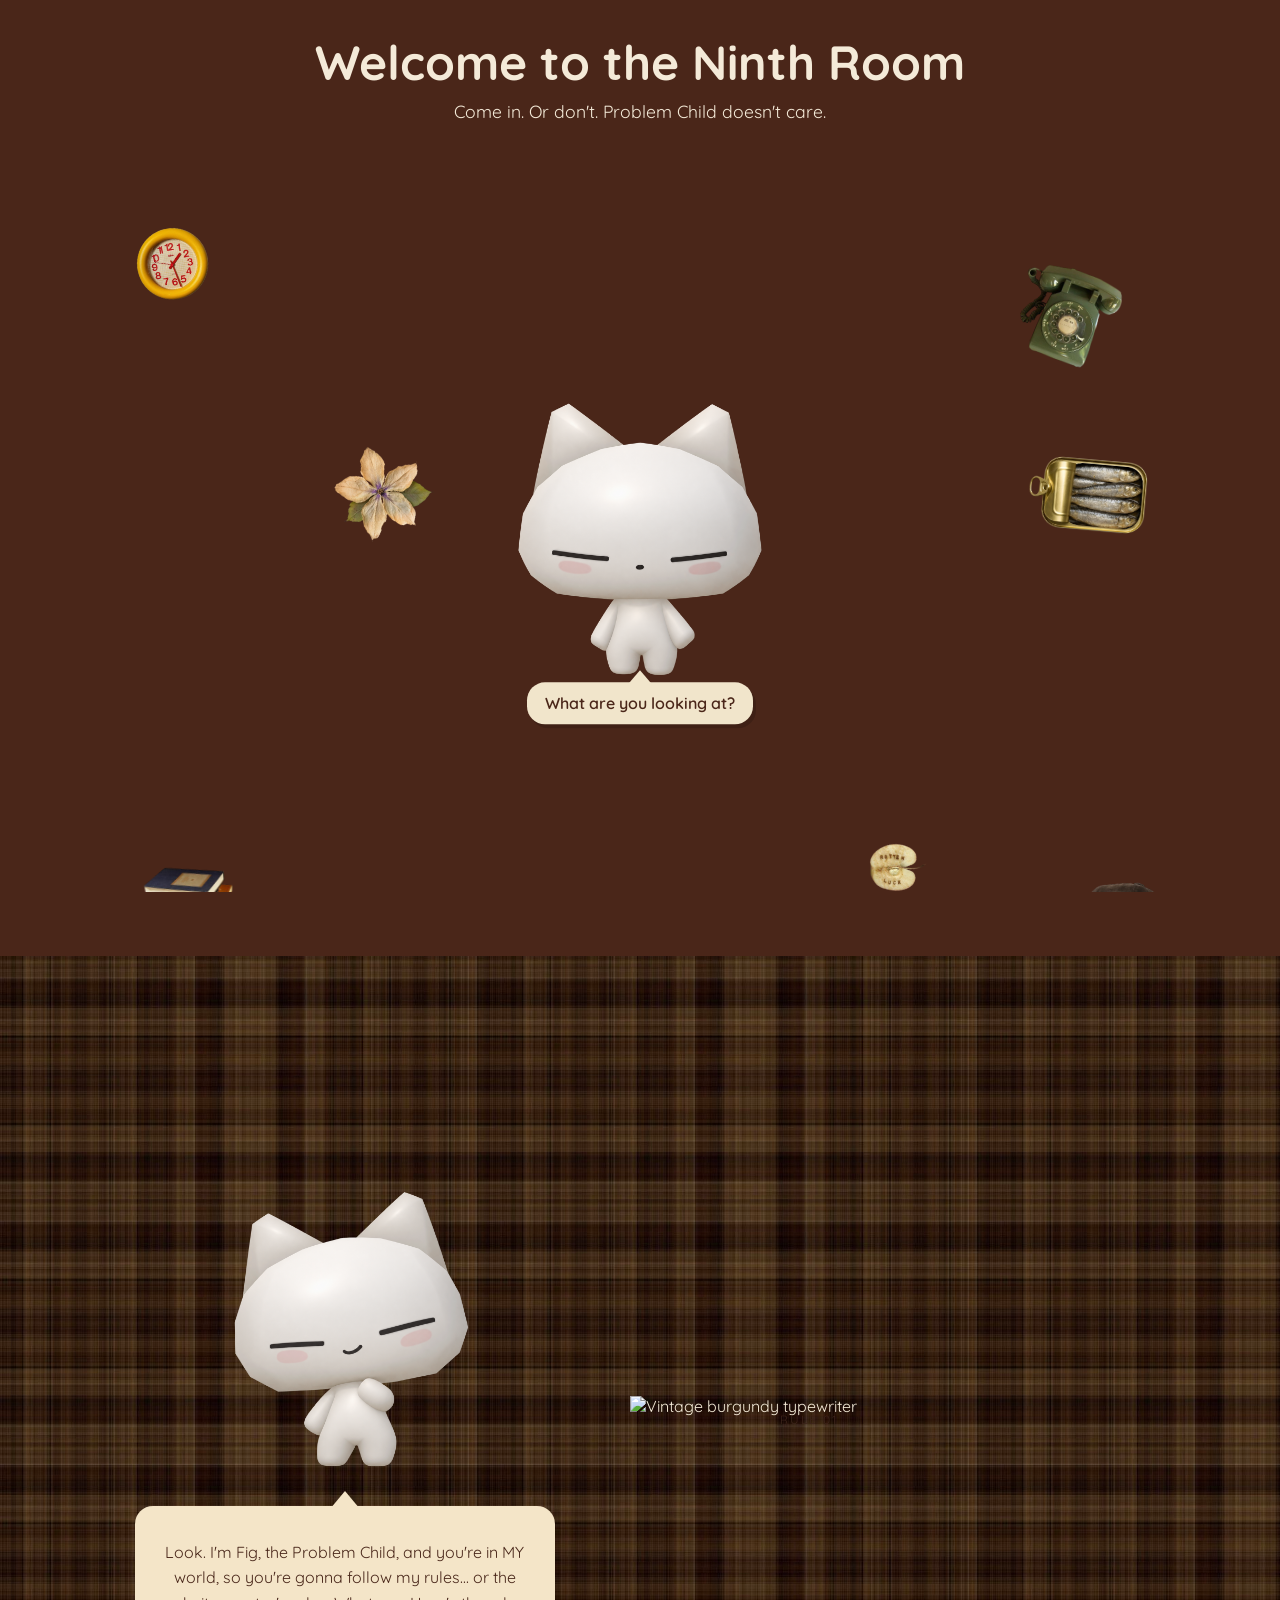
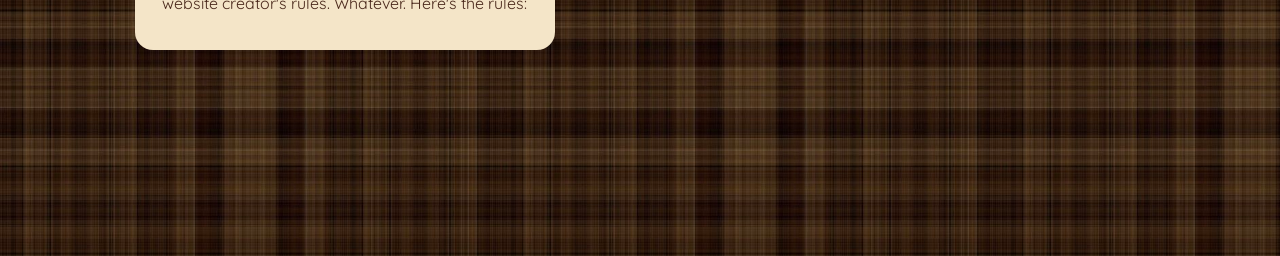
==== index.html @ 57c3a59c "I forgot to add all this to my repo or even make a repo when I was making codes. sorry" ====
<!DOCTYPE html>
<html lang="en">

<head>
    <meta charset="UTF-8">
    <meta name="viewport" content="width=device-width, initial-scale=1.0">

    <title>The Ninth Room</title>

    <link rel="stylesheet" href="style.css">
</head>


<body>

    <!-- ===================================== -->
    <!-- FIRST SCREEN: THE NINTH ROOM          -->
    <!-- ===================================== -->

    <header>
        <h1>Welcome to the Ninth Room</h1>
        <p>Come in. Or don't. Problem Child doesn't care.</p>
    </header>


    <main>

        <section class="room">


            <!-- CLOCK -->

            <div class="object-wrapper clock">

                <img
                    src="images/Clock.png"
                    class="room-object"
                    alt="Yellow vintage clock"
                    draggable="false">

                <div class="object-info">
                    A yellow vintage clock.<br>
                    It still works. Probably.
                </div>

            </div>



            <!-- TELEPHONE -->

            <div class="object-wrapper phone">

                <img
                    src="images/Telephone.png"
                    class="room-object"
                    alt="Green rotary telephone"
                    draggable="false">

                <div class="object-info">
                    An old rotary telephone.<br>
                    Nobody has called.
                </div>

            </div>



            <!-- BOOKS -->

            <div class="object-wrapper books" id="books-link">

    <img
        src="images/Books.png"
        class="room-object"
        alt="Stack of old books"
        draggable="false">

    <div class="object-info">
        Fig's Journal<br>
        Click to snoop.
    </div>

</div>



            <!-- DRIED FLOWER -->

            <div class="object-wrapper flower">

                <img
                    src="images/Dried-flower.png"
                    class="room-object"
                    alt="Dried flower"
                    draggable="false">

                <div class="object-info">
                    A dried flower.<br>
                    It used to be prettier.
                </div>

            </div>



            <!-- ROTTEN LUCK -->

            <div class="object-wrapper apple">

                <img
                    src="images/Rotten-Luck.png"
                    class="room-object"
                    alt="Apple with Rotten Luck written inside"
                    draggable="false">

                <div class="object-info">
                    Rotten Luck.<br>
                    Don't eat it.
                </div>

            </div>



            <!-- SARDINES -->

            <div class="object-wrapper fish">

                <img
                    src="images/Sardines.png"
                    class="room-object"
                    alt="Tin of sardines"
                    draggable="false">

                <div class="object-info">
                    A tin of sardines.<br>
                    Fig claims these.
                </div>

            </div>



            <!-- HAT -->

            <div class="object-wrapper hat">

                <img
                    src="images/Hat.png"
                    class="room-object"
                    alt="Brown vintage hat"
                    draggable="false">

                <div class="object-info">
                    An old brown hat.<br>
                    Surprisingly dramatic.
                </div>

            </div>



            <!-- FIG -->

            <div class="problem-child">

                <img
                    src="cat-images/cat-neutral.png"
                    id="problem-child"
                    alt="Fig the Problem Child"
                    draggable="false">

                <div class="cat-message">

                    <p id="cat-text">
                        What are you looking at?
                    </p>

                </div>

            </div>


        </section>



        <!-- ===================================== -->
        <!-- SECOND SCREEN: FIG'S RULES            -->
        <!-- YOU REACH THIS BY SCROLLING DOWN      -->
        <!-- ===================================== -->

        <section class="fig-rules">


            <!-- FIG -->

            <div class="rules-intro">

                <div class="rules-fig">

                    <img
                        src="cat-images/cat-smug-3.png"
                        id="rules-cat"
                        alt="Fig the Problem Child">

                </div>


                <div class="rules-speech">

                    <p>
                        Look. I'm Fig, the Problem Child, and you're in MY world,
                        so you're gonna follow my rules... or the website creator's
                        rules. Whatever. Here's the rules:
                    </p>

                </div>

            </div>



            <!-- TYPEWRITER -->

            <div class="typewriter-area">

                <img
                    src="images/Typewriter.png"
                    class="typewriter"
                    alt="Vintage burgundy typewriter">


                <!-- TEXT ON THE PAPER -->

                <div class="typewriter-paper">

                    <p
                        class="rule-number"
                        id="rule-number">
                        RULE 01
                    </p>


                    <h2 id="rule-title">
                        Touch my stuff if you want.
                    </h2>


                    <p id="rule-description">
                        Click things. Drag things. Hover over things.
                        That's why they're there.
                    </p>


                    <button id="next-rule">
                        NEXT →
                    </button>

                </div>

            </div>


        </section>

    </main>



    <script>

        /* ================================= */
        /* FIG IN THE FIRST ROOM             */
        /* ================================= */


        const cat =
            document.getElementById("problem-child");

        const catText =
            document.getElementById("cat-text");


        const expressions = [

            "cat-images/cat-neutral.png",

            "cat-images/cat-smug-3.png",

            "cat-images/cat-surprised.png",

            "cat-images/cat-shy.png",

            "cat-images/cat-annoyed.png"

        ];


        const messages = [

            "What are you looking at?",

            "Obviously I run this place.",

            "Excuse me?!",

            "Stop staring at me.",

            "You're getting on my nerves."

        ];


        let expression = 0;


        cat.addEventListener(
            "click",

            function () {

                expression++;


                if (expression >= expressions.length) {

                    expression = 0;

                }


                cat.src =
                    expressions[expression];


                catText.textContent =
                    messages[expression];

            }
        );



        /* ================================= */
        /* FIG REACTS TO OBJECTS             */
        /* ================================= */


        const reactions = {


            clock: {

                face:
                    "cat-images/cat-annoyed.png",

                message:
                    "Yes. Time is passing. Thank you for noticing."

            },


            phone: {

                face:
                    "cat-images/cat-surprised.png",

                message:
                    "Don't answer that."

            },


            books: {

                face:
                    "cat-images/cat-smug-3.png",

                message:
                    "I have read all of those. Obviously."

            },


            flower: {

                face:
                    "cat-images/cat-shy.png",

                message:
                    "...I was keeping that."

            },


            apple: {

                face:
                    "cat-images/cat-annoyed.png",

                message:
                    "It literally says Rotten Luck. Use your brain."

            },


            fish: {

                face:
                    "cat-images/cat-surprised.png",

                message:
                    "HEY. Put my sardines back."

            },


            hat: {

                face:
                    "cat-images/cat-smug-3.png",

                message:
                    "Fine. I would look good in it."

            }

        };



        /* ================================= */
        /* DRAGGABLE OBJECTS                 */
        /* ================================= */


        const room =
            document.querySelector(".room");


        const wrappers =
            document.querySelectorAll(".object-wrapper");



        wrappers.forEach(

            function (wrapper) {


                const object =
                    wrapper.querySelector(".room-object");



                object.addEventListener(

                    "mousedown",

                    function (event) {


                        event.preventDefault();



                        /* ------------------------- */
                        /* FIND THE OBJECT            */
                        /* ------------------------- */


                        let objectName = "";


                        if (
                            wrapper.classList.contains("clock")
                        ) {

                            objectName = "clock";

                        }


                        if (
                            wrapper.classList.contains("phone")
                        ) {

                            objectName = "phone";

                        }


                        if (
                            wrapper.classList.contains("books")
                        ) {

                            objectName = "books";

                        }


                        if (
                            wrapper.classList.contains("flower")
                        ) {

                            objectName = "flower";

                        }


                        if (
                            wrapper.classList.contains("apple")
                        ) {

                            objectName = "apple";

                        }


                        if (
                            wrapper.classList.contains("fish")
                        ) {

                            objectName = "fish";

                        }


                        if (
                            wrapper.classList.contains("hat")
                        ) {

                            objectName = "hat";

                        }



                        /* ------------------------- */
                        /* FIG REACTS                */
                        /* ------------------------- */


                        if (reactions[objectName]) {


                            cat.src =
                                reactions[objectName].face;


                            catText.textContent =
                                reactions[objectName].message;

                        }



                        /* ------------------------- */
                        /* START DRAGGING             */
                        /* ------------------------- */


                        const roomBox =
                            room.getBoundingClientRect();


                        const wrapperBox =
                            wrapper.getBoundingClientRect();



                        const offsetX =
                            event.clientX -
                            wrapperBox.left;


                        const offsetY =
                            event.clientY -
                            wrapperBox.top;



                        wrapper.style.zIndex = "20";



                        function moveObject(event) {


                            let newX =

                                event.clientX -

                                roomBox.left -

                                offsetX;



                            let newY =

                                event.clientY -

                                roomBox.top -

                                offsetY;



                            const maxX =

                                room.clientWidth -

                                wrapper.offsetWidth;



                            const maxY =

                                room.clientHeight -

                                wrapper.offsetHeight;



                            if (newX < 0) {

                                newX = 0;

                            }


                            if (newY < 0) {

                                newY = 0;

                            }


                            if (newX > maxX) {

                                newX = maxX;

                            }


                            if (newY > maxY) {

                                newY = maxY;

                            }



                            wrapper.style.left =
                                newX + "px";


                            wrapper.style.top =
                                newY + "px";


                            wrapper.style.right =
                                "auto";


                            wrapper.style.bottom =
                                "auto";

                        }



                        function stopDragging() {


                            document.removeEventListener(

                                "mousemove",

                                moveObject

                            );


                            document.removeEventListener(

                                "mouseup",

                                stopDragging

                            );


                            wrapper.style.zIndex = "";

                        }



                        document.addEventListener(

                            "mousemove",

                            moveObject

                        );


                        document.addEventListener(

                            "mouseup",

                            stopDragging

                        );

                    }

                );

            }

        );



        /* ================================= */
        /* FIG'S TYPEWRITER RULES            */
        /* ================================= */


        const ruleNumber =
            document.getElementById("rule-number");


        const ruleTitle =
            document.getElementById("rule-title");


        const ruleDescription =
            document.getElementById(
                "rule-description"
            );


        const nextRule =
            document.getElementById("next-rule");


        const rulesCat =
            document.getElementById("rules-cat");



        const rules = [


            {

                number:
                    "RULE 01",

                title:
                    "Touch my stuff if you want.",

                description:
                    "Click things. Drag things. Hover over things. That's why they're there.",

                face:
                    "cat-images/cat-smug-3.png"

            },


            {

                number:
                    "RULE 02",

                title:
                    "Some things lead somewhere else.",

                description:
                    "Click an object and it might take you somewhere. Try not to get lost.",

                face:
                    "cat-images/cat-neutral.png"

            },


            {

                number:
                    "RULE 03",

                title:
                    "Don't expect everything to make sense.",

                description:
                    "This is the Ninth Room. Things are here because they're here.",

                face:
                    "cat-images/cat-annoyed.png"

            },


            {

                number:
                    "RULE 04",

                title:
                    "Yes, I react to things.",

                description:
                    "I'm literally standing right here. Obviously I have opinions.",

                face:
                    "cat-images/cat-surprised.png"

            },


            {

                number:
                    "RULE 05",

                title:
                    "Explore.",

                description:
                    "That's basically the whole point. Stop waiting for me to tell you what to do.",

                face:
                    "cat-images/cat-smug-3.png"

            }

        ];



        let currentRule = 0;



        nextRule.addEventListener(

            "click",

            function () {


                currentRule++;



                if (
                    currentRule >= rules.length
                ) {

                    currentRule = 0;

                }



                ruleNumber.textContent =
                    rules[currentRule].number;


                ruleTitle.textContent =
                    rules[currentRule].title;


                ruleDescription.textContent =
                    rules[currentRule].description;


                rulesCat.src =
                    rules[currentRule].face;



                if (
                    currentRule ===
                    rules.length - 1
                ) {

                    nextRule.textContent =
                        "START OVER ↺";

                }

                else {

                    nextRule.textContent =
                        "NEXT →";

                }

            }

        );

       const booksLink = document.getElementById("books-link");

let booksStartX = 0;
let booksStartY = 0;
let booksMoved = false;


booksLink.addEventListener("pointerdown", function (event) {

    booksStartX = event.clientX;
    booksStartY = event.clientY;

    booksMoved = false;

});


booksLink.addEventListener("pointermove", function (event) {

    const distanceX =
        Math.abs(event.clientX - booksStartX);

    const distanceY =
        Math.abs(event.clientY - booksStartY);


    if (distanceX > 8 || distanceY > 8) {
        booksMoved = true;
    }

});


booksLink.addEventListener("pointerup", function () {

    if (!booksMoved) {
        window.location.href = "journal.html";
    }

});


    </script>


</body>

</html>
---- style.css ----
@import url('https://fonts.googleapis.com/css2?family=Quicksand:wght@400;500;600;700&display=swap');

* {
    box-sizing: border-box;
}

body {
    margin: 0;
    background-color: #4a2619;
    color: #f4ead8;
    font-family: "Quicksand", sans-serif;
}


/* HEADER */

header {
    text-align: center;
    padding: 2rem 1rem 1rem;
}

header h1 {
    margin: 0;
    font-size: 3rem;
    font-weight: 700;
}

header p {
    margin-top: 0.5rem;
    font-size: 1.1rem;
}


/* ROOM */

.room {
    width: 92%;
    max-width: 1200px;
    min-height: 720px;

    margin: 1rem auto 4rem;

    position: relative;

    background-color: #4a2619;

    overflow: hidden;
}


/* ALL OBJECTS */

.room-object {
    position: absolute;
    object-fit: contain;
}


/* CLOCK */

.clock {
    width: 150px;
    top: 40px;
    left: 5%;
    transform: rotate(-8deg);
}


/* PHONE */

.phone {
    width: 145px;
    top: 70px;
    right: 7%;
    transform: rotate(7deg);
}


/* BOOKS */

.books {
    width: 180px;
    bottom: 55px;
    left: 5%;
    transform: rotate(-3deg);
}


/* FLOWER */

.flower {
    width: 130px;
    top: 260px;
    left: 22%;
    transform: rotate(-12deg);
}


/* APPLE */

.apple {
    width: 115px;
    bottom: 80px;
    right: 23%;
    transform: rotate(9deg);
}


/* FISH */

.fish {
    width: 175px;
    top: 275px;
    right: 5%;
    transform: rotate(5deg);
}


/* HAT */

.hat {
    width: 160px;
    bottom: 40px;
    right: 4%;
    transform: rotate(-7deg);
}


/* ---------------- */
/*   PROBLEM CHILD  */
/* ---------------- */

.problem-child {
    position: absolute;

    left: 50%;
    top: 52%;

    transform: translate(-50%, -50%);

    width: 330px;

    text-align: center;

    z-index: 10;
}


/* CAT */

#problem-child {
    display: block;

    width: 100%;
    max-height: 390px;

    object-fit: contain;

    cursor: pointer;

    transition:
        transform 0.2s ease,
        filter 0.2s ease;
}


#problem-child:hover {
    transform: scale(1.03);
    filter: drop-shadow(0 8px 8px rgba(0, 0, 0, 0.25));
}


#problem-child:active {
    transform: scale(0.98);
}


/* CAT SPEECH */

.cat-message {
    width: fit-content;
    max-width: 270px;

    margin: -15px auto 0;

    padding: 0.7rem 1.1rem;

    background-color: #f1e5cb;
    color: #4a2619;

    border-radius: 18px;

    position: relative;

    font-weight: 600;

    box-shadow: 3px 4px 0 rgba(0, 0, 0, 0.15);
}


.cat-message p {
    margin: 0;
}


/* little speech bubble point */

.cat-message::before {
    content: "";

    position: absolute;

    top: -12px;
    left: 50%;

    transform: translateX(-50%);

    border-left: 12px solid transparent;
    border-right: 12px solid transparent;
    border-bottom: 14px solid #f1e5cb;
}


/* RESPONSIVE */

@media (max-width: 800px) {

    header h1 {
        font-size: 2.3rem;
    }

    .room {
        min-height: 800px;
    }

    .problem-child {
        width: 260px;
    }

    .room-object {
        transform: scale(0.85);
    }

}

.room-object {
    cursor: grab;
    user-select: none;
}

.room-object:active {
    cursor: grabbing;
}

/* -------------------------------- */
/* INTERACTIVE OBJECTS              */
/* -------------------------------- */

.object-wrapper {
    position: absolute;
    cursor: grab;
    user-select: none;
}

.object-wrapper:active {
    cursor: grabbing;
}


/* keep the image inside its wrapper */

.object-wrapper .room-object {
    width: 100%;
    display: block;
}


/* -------------------------------- */
/* HOVER INFORMATION                */
/* -------------------------------- */

.object-info {
    position: absolute;

    left: 50%;
    bottom: 105%;

    transform: translateX(-50%);

    width: 150px;

    padding: 8px 10px;

    background-color: #f4e5c8;
    color: #4a281b;

    font-family: "Quicksand", sans-serif;
    font-size: 13px;
    line-height: 1.3;

    text-align: center;

    border-radius: 10px;

    opacity: 0;
    visibility: hidden;

    transition: opacity 0.2s;

    pointer-events: none;

    z-index: 30;
}


.object-wrapper:hover .object-info {
    opacity: 1;
    visibility: visible;
}


/* -------------------------------- */
/* OBJECT SIZES                     */
/* -------------------------------- */

.clock {
    width: 110px;
}

.phone {
    width: 145px;
}

.books {
    width: 145px;
}

.flower {
    width: 120px;
}

.apple {
    width: 110px;
}

.fish {
    width: 145px;
}

.hat {
    width: 145px;
}

.fig-rules {
    min-height: 100vh;

    background-color: #4b281a;
    background-image: url("images/plaid.jpg");

    /* THIS controls how big the plaid pattern appears */
    background-size: 500px auto;

    background-repeat: repeat;
    background-position: top left;

    display: flex;
    align-items: center;
    justify-content: center;

    gap: 70px;
    padding: 80px 8%;
    box-sizing: border-box;
}


/* FIG SIDE */

.rules-intro {
    width: 40%;
    max-width: 500px;

    display: flex;
    flex-direction: column;
    align-items: center;
}


.rules-fig img {
    width: 330px;
    max-width: 100%;
    display: block;
}


/* FIG SPEECH */

.rules-speech {
    background-color: #f4e5c8;
    color: #4a281b;

    font-family: "Quicksand", sans-serif;

    max-width: 420px;

    padding: 18px 22px;
    margin-top: 15px;

    border-radius: 18px;

    line-height: 1.6;
    text-align: center;

    position: relative;
}


.rules-speech::before {
    content: "";

    position: absolute;

    top: -15px;
    left: 50%;

    transform: translateX(-50%);

    border-left: 15px solid transparent;
    border-right: 15px solid transparent;
    border-bottom: 18px solid #f4e5c8;
}


/* ================================= */
/* TYPEWRITER                        */
/* ================================= */

.typewriter-area {
    width: 520px;
    max-width: 50%;

    position: relative;
}


.typewriter {
    width: 100%;
    display: block;
}


/* TEXT SITTING ON THE PAPER */

.typewriter-paper {
    position: absolute;

    top: 7%;
    left: 26%;

    width: 48%;
    height: 35%;

    color: #3d241b;

    font-family: "Quicksand", sans-serif;

    text-align: left;

    box-sizing: border-box;

    padding: 15px;

    overflow: hidden;
}


.rule-number {
    font-size: 12px;
    letter-spacing: 2px;

    margin: 0 0 8px;
}


.typewriter-paper h2 {
    font-size: 20px;
    line-height: 1.15;

    margin: 0 0 10px;
}


#rule-description {
    font-size: 13px;
    line-height: 1.4;

    margin-bottom: 12px;
}


/* NEXT BUTTON */

#next-rule {
    background: none;
    border: none;

    padding: 0;

    color: #7c1f2b;

    font-family: "Quicksand", sans-serif;
    font-weight: bold;
    font-size: 12px;

    cursor: pointer;
}


#next-rule:hover {
    text-decoration: underline;
}


/* ================================= */
/* SMALLER SCREENS                   */
/* ================================= */

@media (max-width: 800px) {

    
    .rules-intro {
        width: 100%;
    }


    .rules-fig img {
        width: 230px;
    }


    .typewriter-area {
        width: 450px;
        max-width: 100%;
    }

}


/* ================================= */
/* FIG'S JOURNAL                     */
/* ================================= */

.journal-page {
    margin: 0;
    background-image: url("images/plaid.jpg");
    background-size: 500px auto;
    background-repeat: repeat;
    color: #4a281b;
}

.journal-nav {
    height: 55px;
    padding: 0 4%;

    display: flex;
    align-items: center;
    justify-content: space-between;

    background-color: #542b1d;
    color: #f4e5c8;

    font-weight: 700;
}

.journal-nav a {
    color: #f4e5c8;
    text-decoration: none;
}

.journal-nav a:hover {
    text-decoration: underline;
}


/* WHOLE AREA */

.journal-room {
    width: 100%;
    min-height: calc(100vh - 55px);

    position: relative;

    display: flex;
    align-items: center;
    justify-content: center;

    gap: 40px;

    padding: 50px 4%;
}


/* ================================= */
/* FIG                               */
/* ================================= */

.journal-fig {
    width: 280px;
    flex-shrink: 0;

    text-align: center;

    position: relative;
    z-index: 5;
}

#journal-cat {
    width: 250px;
    max-height: 300px;

    display: block;
    object-fit: contain;

    margin: 0 auto;
}

.journal-cat-message {
    width: 280px;

    margin: 20px auto 0;
    padding: 14px 18px;

    background-color: #f4e5c8;

    border-radius: 18px;

    position: relative;

    font-weight: 600;

    box-shadow: 3px 4px 0 rgba(0, 0, 0, 0.15);
}

.journal-cat-message::before {
    content: "";

    position: absolute;

    top: -14px;
    left: 50%;

    transform: translateX(-50%);

    border-left: 14px solid transparent;
    border-right: 14px solid transparent;
    border-bottom: 16px solid #f4e5c8;
}

.journal-cat-message p {
    margin: 0;
}


/* ================================= */
/* OPEN JOURNAL                      */
/* ================================= */

.open-journal {
    width: 800px;
    max-width: 60vw;

    position: relative;

    flex-shrink: 0;

    z-index: 2;
}

.journal-pages {
    width: 100%;
    height: auto;

    display: block;

    object-fit: contain;
}


/* ================================= */
/* JOURNAL TEXT                      */
/* ================================= */

.journal-left-page {
    position: absolute;

    top: 20%;
    left: 12%;

    width: 34%;
    height: 58%;

    color: #4a281b;

    overflow: hidden;
}

.journal-entry-number {
    margin: 0 0 8px;

    font-size: 12px;
    font-weight: 700;

    letter-spacing: 2px;
}

.journal-left-page h1 {
    margin: 0 0 16px;

    font-size: 24px;
    line-height: 1.15;
}

#entry-text {
    font-size: 15px;
    line-height: 1.45;
}

#entry-text p {
    margin: 0 0 15px;
}


/* ================================= */
/* JOURNAL CONTROLS                  */
/* ================================= */

.journal-controls {
    position: absolute;

    left: 12%;
    bottom: 17%;

    width: 76%;

    display: flex;
    justify-content: space-between;

    z-index: 10;
}

.journal-controls button {
    border: 0;
    background: none;

    padding: 5px;

    color: #7c1f2b;

    font-family: "Quicksand", sans-serif;
    font-size: 12px;
    font-weight: 700;

    cursor: pointer;
}

.journal-controls button:hover {
    text-decoration: underline;
}


/* ================================= */
/* FIG'S STUFF                       */
/* ================================= */

.journal-object {
    position: absolute;

    object-fit: contain;

    z-index: 6;

    pointer-events: none;
}

.journal-pen {
    width: 95px;

    top: 8%;
    left: 35%;

    transform: rotate(12deg);
}

.journal-crosswords {
    width: 165px;

    bottom: 6%;
    left: 31%;

    transform: rotate(-9deg);
}

.journal-coffee {
    width: 180px;

    right: 3%;
    bottom: 5%;

    transform: rotate(4deg);
}


/* ================================= */
/* SMALL SCREENS                     */
/* ================================= */

@media (max-width: 900px) {

    .journal-room {
        flex-direction: column;

        min-height: auto;

        padding: 50px 20px;
    }

    .journal-fig {
        width: 260px;
    }

    .open-journal {
        width: 700px;
        max-width: 95vw;
    }

    .journal-object {
        display: none;
    }
}

/* ================================= */
/* JOURNAL INTERACTION FIX           */
/* ================================= */

.journal-object {
    pointer-events: auto;
    cursor: pointer;

    transition:
        filter 0.2s ease;
}

.journal-object:hover {
    filter: drop-shadow(
        0 7px 6px rgba(0, 0, 0, 0.35)
    );
}

.journal-object:active {
    filter: drop-shadow(
        0 3px 3px rgba(0, 0, 0, 0.3)
    );
}
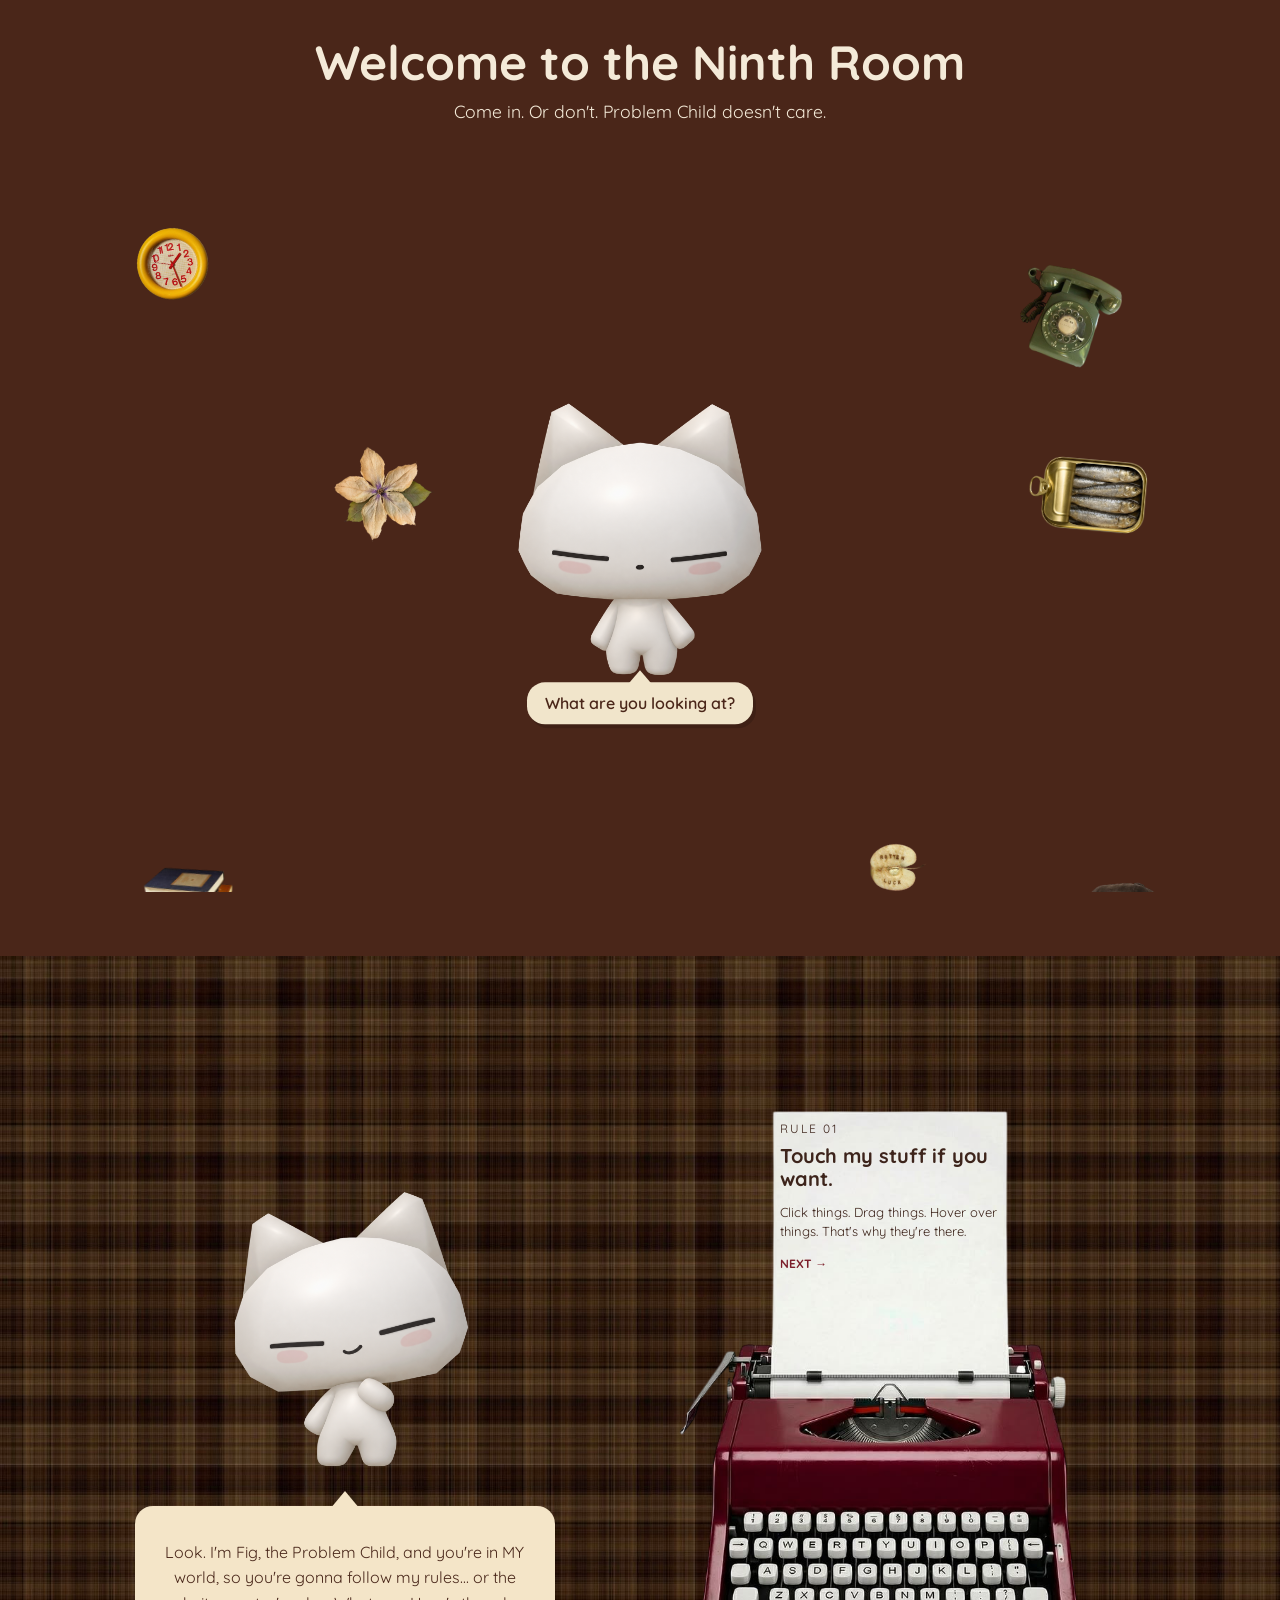
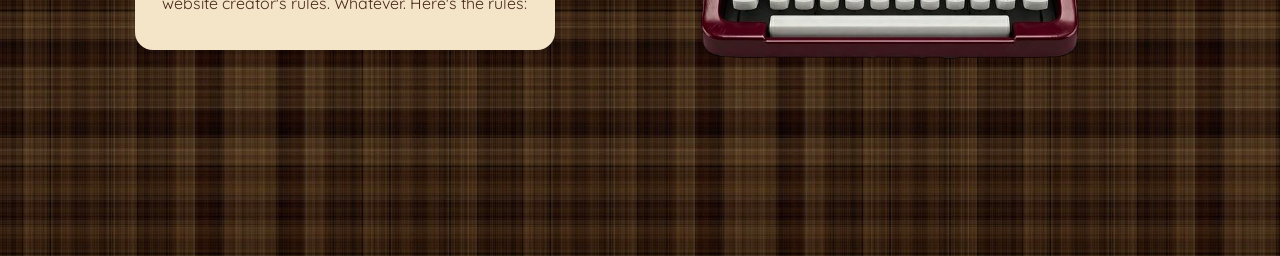
==== commit b0eb10e7: "small fix" ====
--- a/index.html
+++ b/index.html
@@ -222,45 +222,39 @@
 
 
 
-            <!-- TYPEWRITER -->
-
-            <div class="typewriter-area">
-
-                <img
-                    src="images/Typewriter.png"
-                    class="typewriter"
-                    alt="Vintage burgundy typewriter">
-
-
-                <!-- TEXT ON THE PAPER -->
-
-                <div class="typewriter-paper">
-
-                    <p
-                        class="rule-number"
-                        id="rule-number">
-                        RULE 01
-                    </p>
-
-
-                    <h2 id="rule-title">
-                        Touch my stuff if you want.
-                    </h2>
-
-
-                    <p id="rule-description">
-                        Click things. Drag things. Hover over things.
-                        That's why they're there.
-                    </p>
-
-
-                    <button id="next-rule">
-                        NEXT →
-                    </button>
-
-                </div>
-
-            </div>
+           <!-- TYPEWRITER -->
+
+<div class="typewriter-area">
+
+    <img
+        src="images/typewriter.png"
+        class="typewriter"
+        alt="Vintage burgundy typewriter">
+
+    <!-- TEXT ON THE PAPER -->
+
+    <div class="typewriter-paper">
+
+        <p class="rule-number" id="rule-number">
+            RULE 01
+        </p>
+
+        <h2 id="rule-title">
+            Touch my stuff if you want.
+        </h2>
+
+        <p id="rule-description">
+            Click things. Drag things. Hover over things.
+            That's why they're there.
+        </p>
+
+        <button id="next-rule">
+            NEXT →
+        </button>
+
+    </div>
+
+</div>
 
 
         </section>
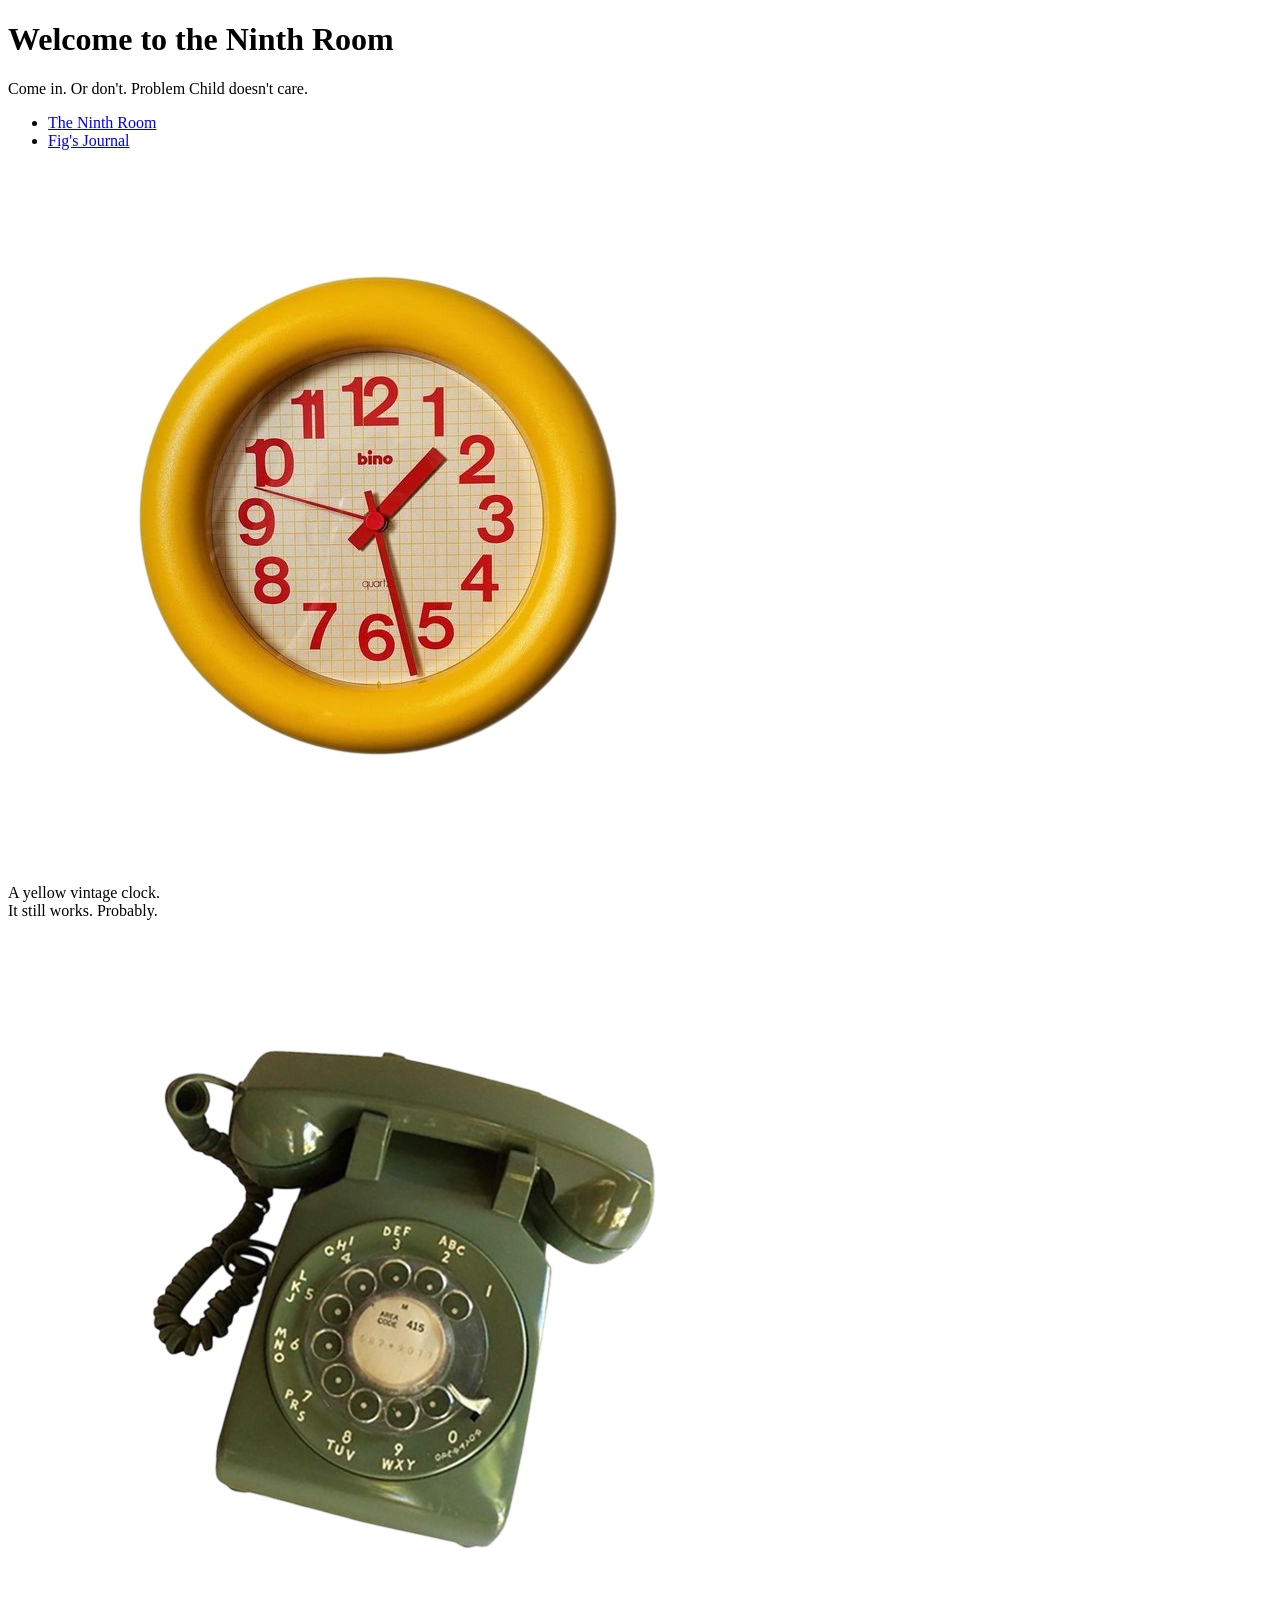
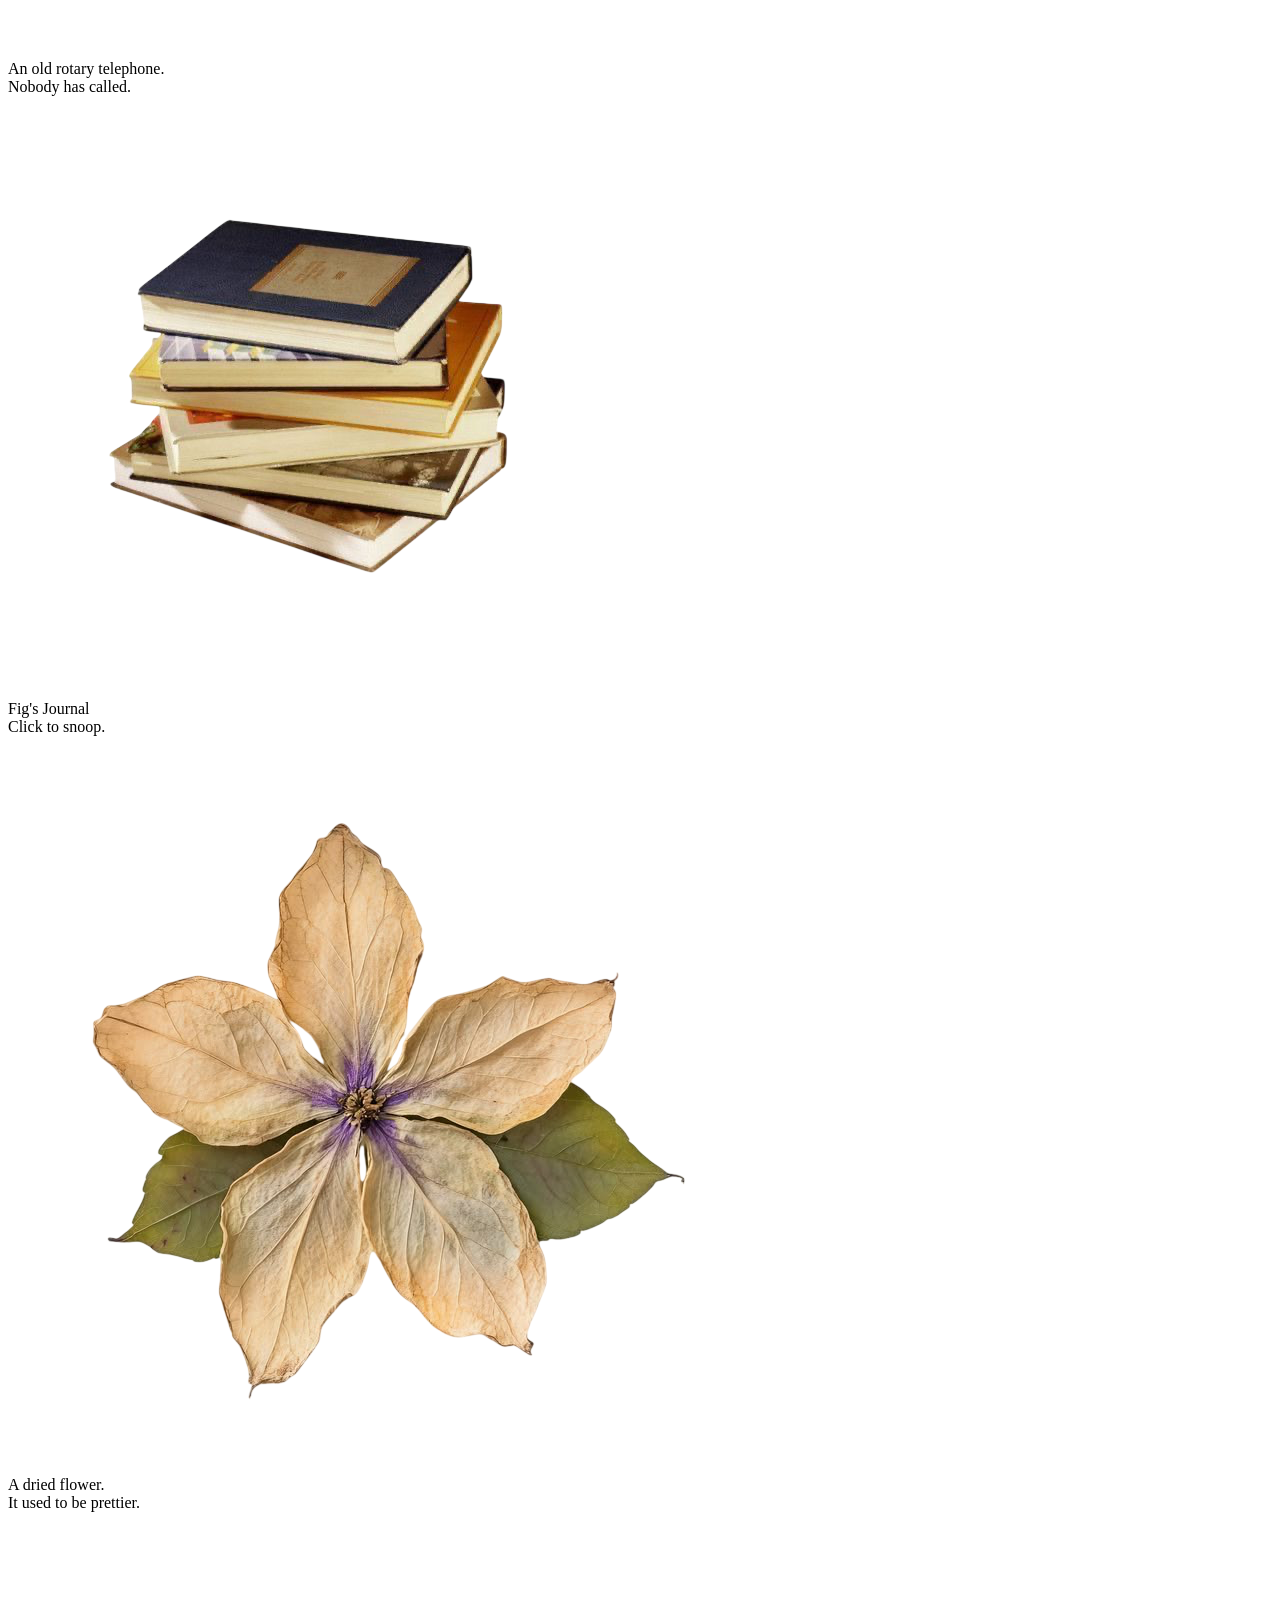
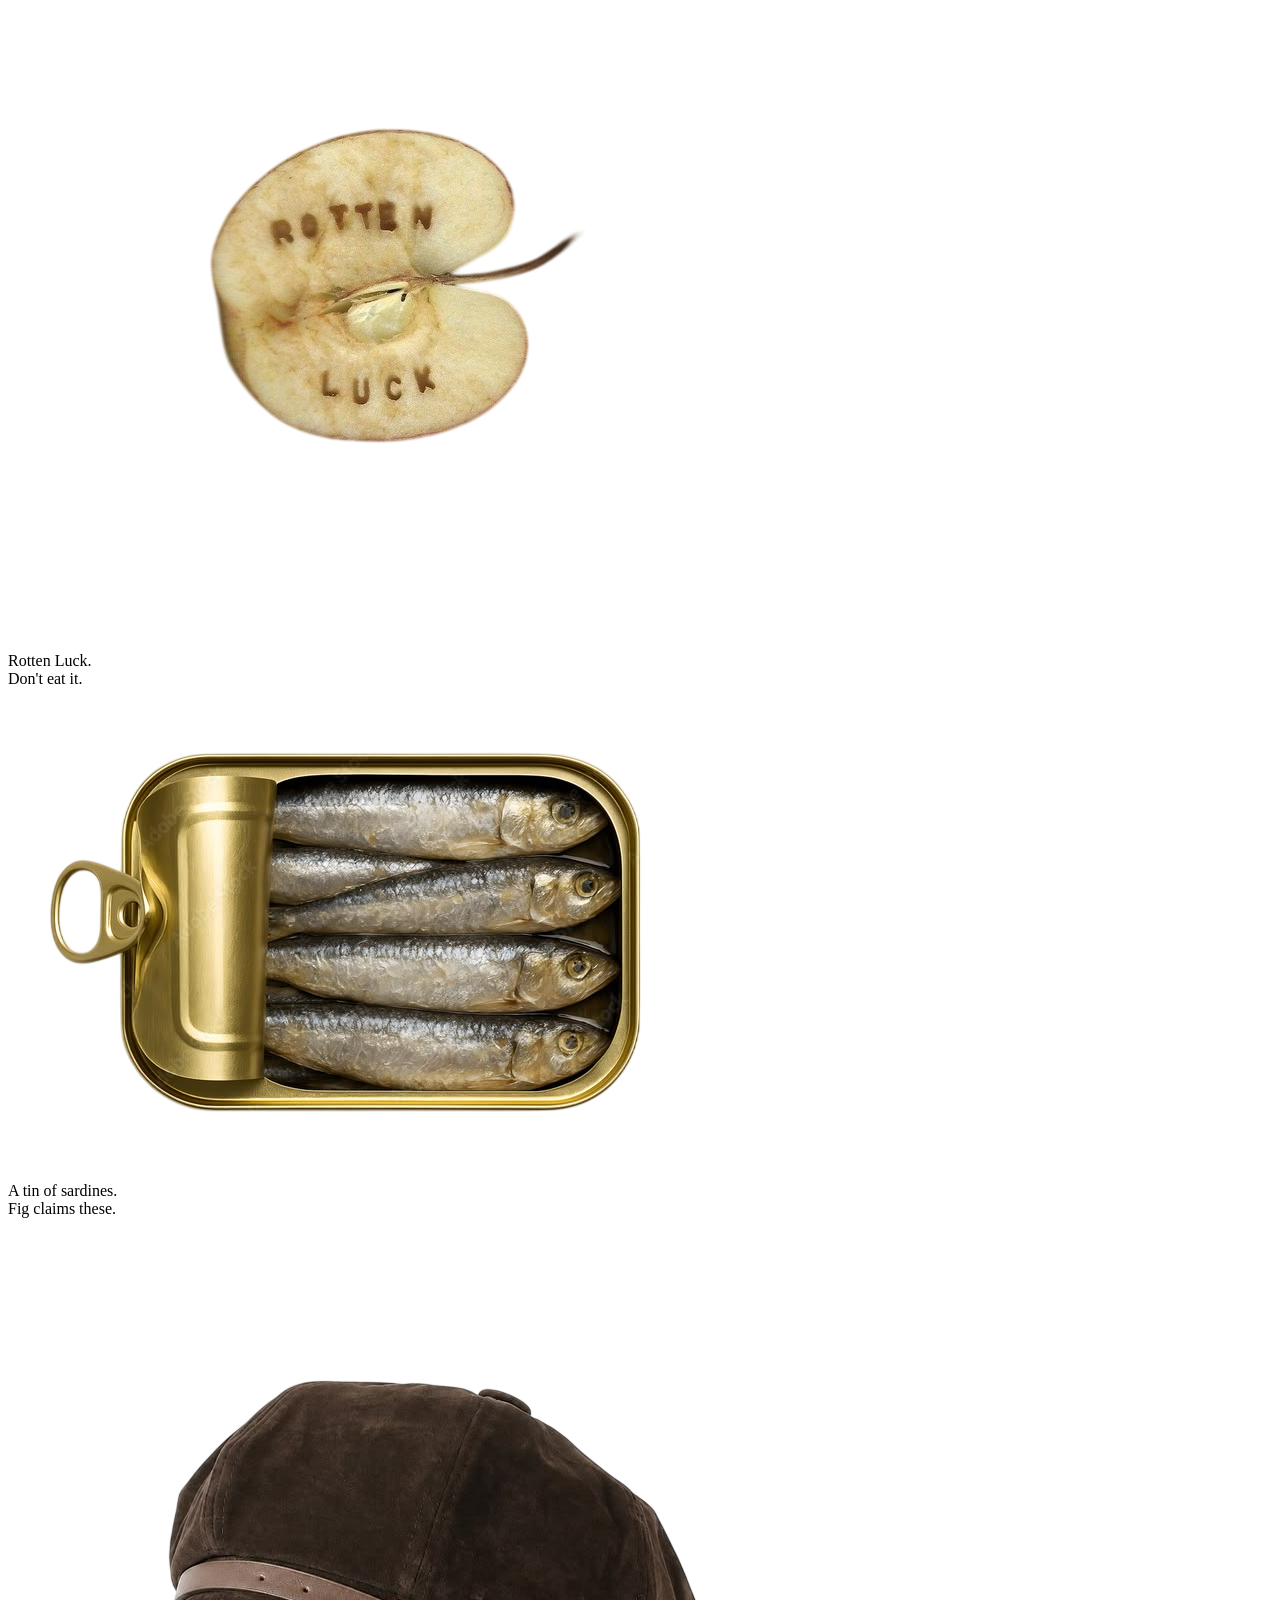
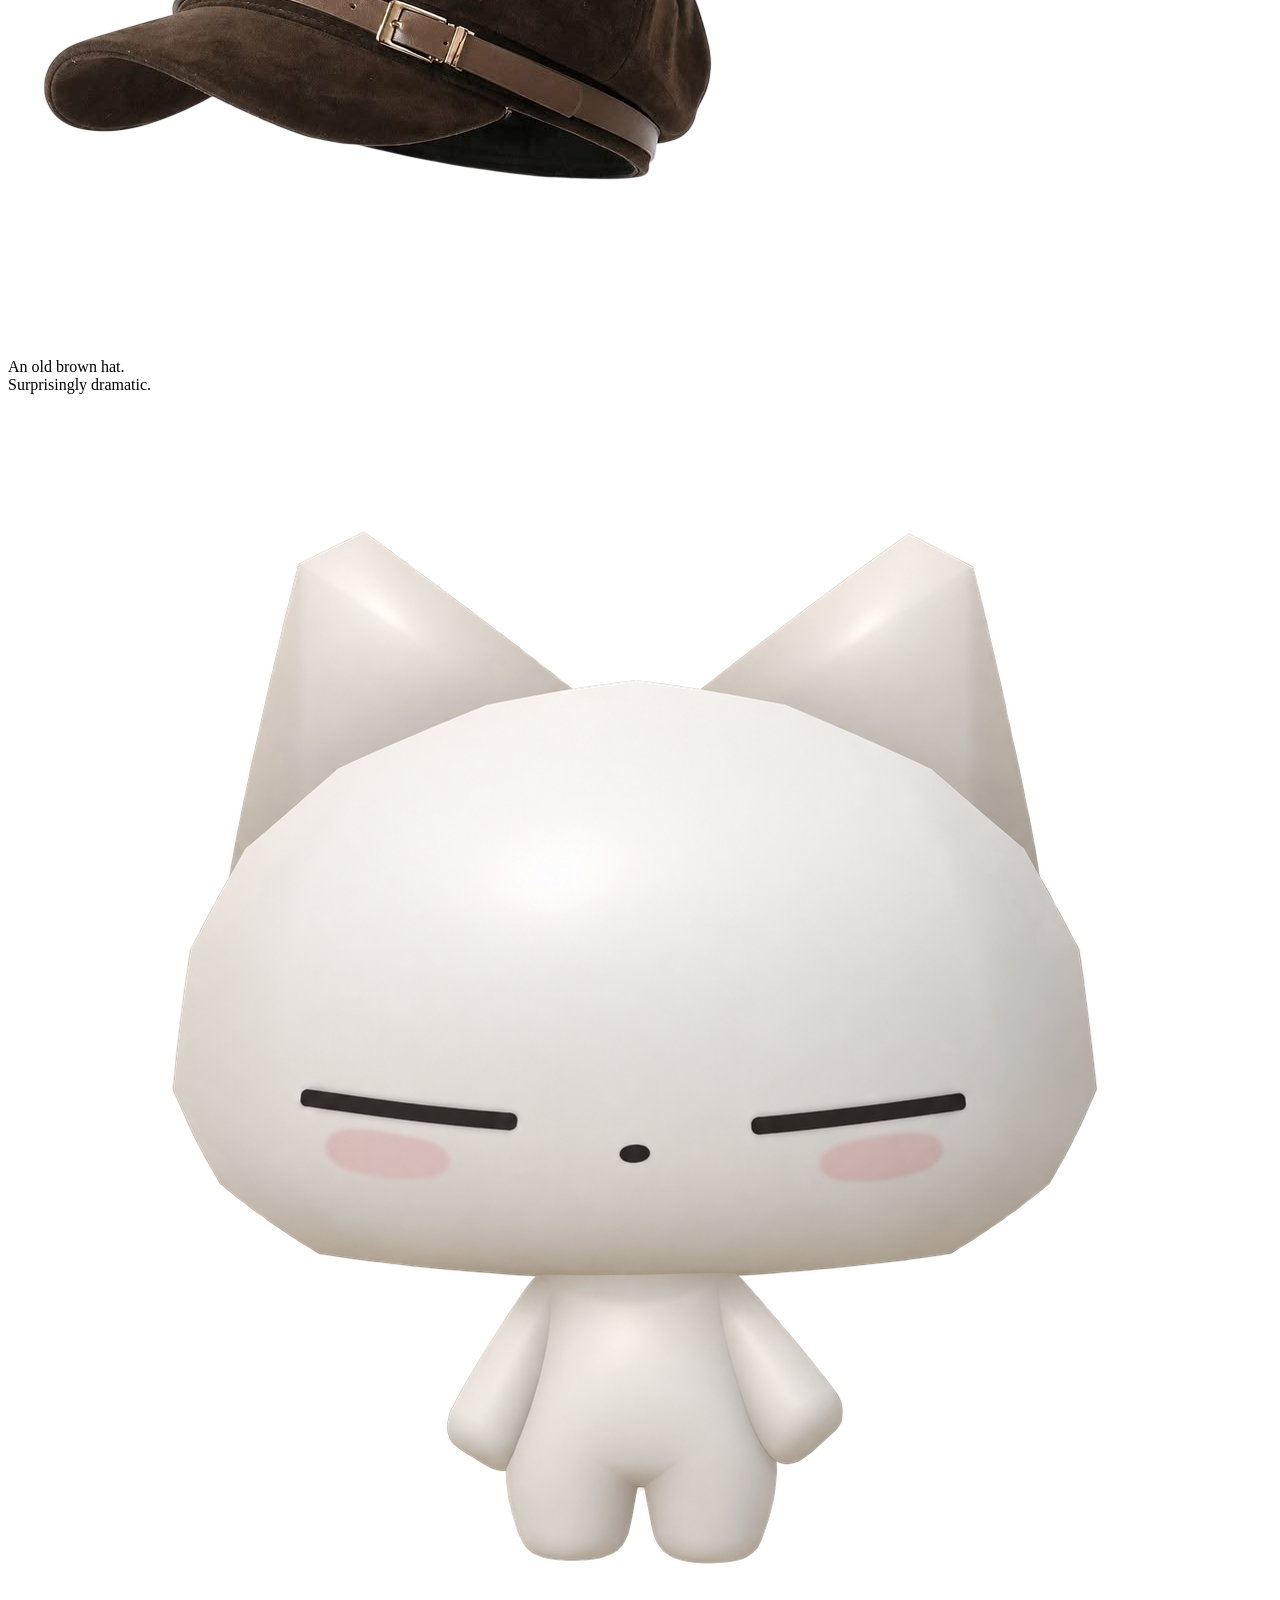
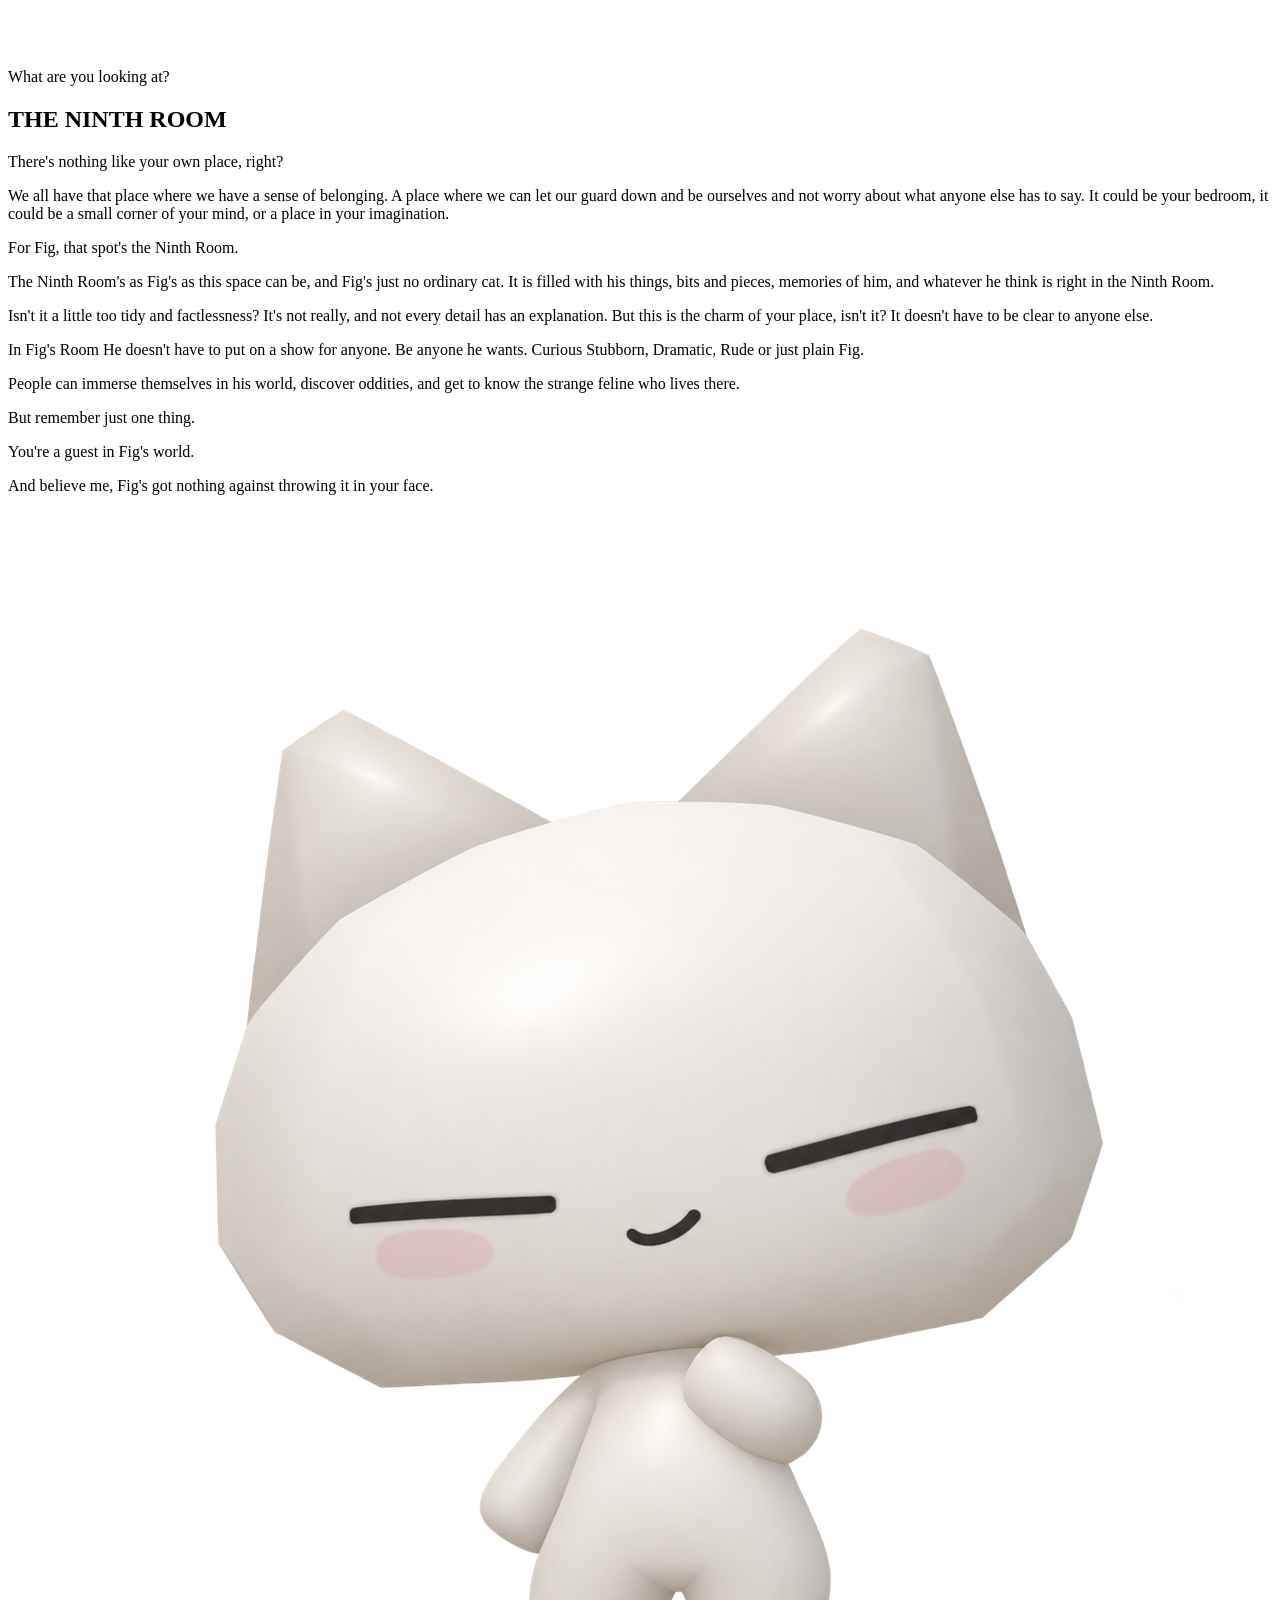
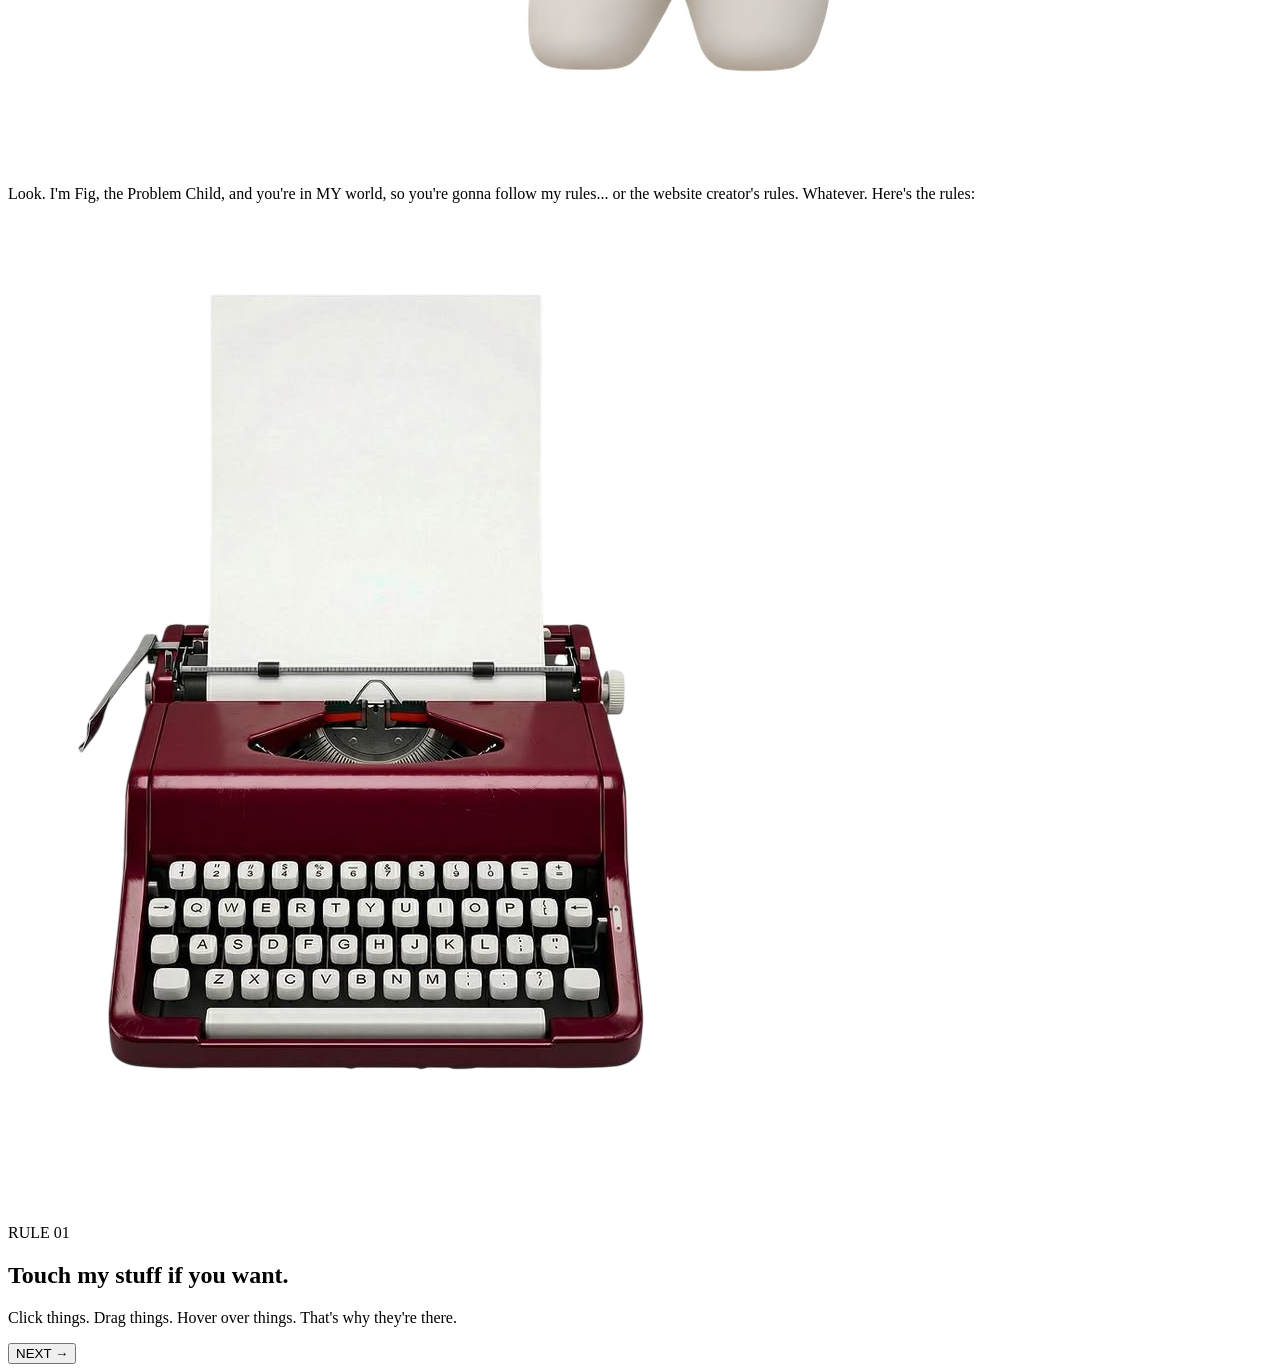
==== commit 70d7477b: "a fix" ====
--- a/index.html
+++ b/index.html
@@ -7,9 +7,8 @@
 
     <title>The Ninth Room</title>
 
-    <link rel="stylesheet" href="style.css">
+    <link rel="stylesheet" href="styles.css">
 </head>
-
 
 <body>
 
@@ -21,7 +20,12 @@
         <h1>Welcome to the Ninth Room</h1>
         <p>Come in. Or don't. Problem Child doesn't care.</p>
     </header>
-
+<nav aria-label="Main navigation">
+    <ul>
+        <li><a href="index.html">The Ninth Room</a></li>
+        <li><a href="journal.html">Fig's Journal</a></li>
+    </ul>
+</nav>
 
     <main>
 
@@ -46,7 +50,6 @@
             </div>
 
 
-
             <!-- TELEPHONE -->
 
             <div class="object-wrapper phone">
@@ -65,24 +68,22 @@
             </div>
 
 
-
             <!-- BOOKS -->
 
             <div class="object-wrapper books" id="books-link">
 
-    <img
-        src="images/Books.png"
-        class="room-object"
-        alt="Stack of old books"
-        draggable="false">
-
-    <div class="object-info">
-        Fig's Journal<br>
-        Click to snoop.
-    </div>
-
-</div>
-
+                <img
+                    src="images/Books.png"
+                    class="room-object"
+                    alt="Stack of old books"
+                    draggable="false">
+
+                <div class="object-info">
+                    Fig's Journal<br>
+                    Click to snoop.
+                </div>
+
+            </div>
 
 
             <!-- DRIED FLOWER -->
@@ -103,7 +104,6 @@
             </div>
 
 
-
             <!-- ROTTEN LUCK -->
 
             <div class="object-wrapper apple">
@@ -122,7 +122,6 @@
             </div>
 
 
-
             <!-- SARDINES -->
 
             <div class="object-wrapper fish">
@@ -141,7 +140,6 @@
             </div>
 
 
-
             <!-- HAT -->
 
             <div class="object-wrapper hat">
@@ -160,7 +158,6 @@
             </div>
 
 
-
             <!-- FIG -->
 
             <div class="problem-child">
@@ -181,10 +178,31 @@
 
             </div>
 
-
         </section>
 
-
+<section class="room-introduction">
+  <h2>THE NINTH ROOM</h2>
+
+  <p>There's nothing like your own place, right?</p>
+
+  <p>We all have that place where we have a sense of belonging. A place where we can let our guard down and be ourselves and not worry about what anyone else has to say. It could be your bedroom, it could be a small corner of your mind, or a place in your imagination.</p>
+
+  <p>For Fig, that spot's the Ninth Room.</p>
+
+  <p>The Ninth Room's as Fig's as this space can be, and Fig's just no ordinary cat. It is filled with his things, bits and pieces, memories of him, and whatever he think is right in the Ninth Room.</p>
+
+  <p>Isn't it a little too tidy and factlessness? It's not really, and not every detail has an explanation. But this is the charm of your place, isn't it? It doesn't have to be clear to anyone else.</p>
+
+  <p>In Fig's Room He doesn't have to put on a show for anyone. Be anyone he wants. Curious Stubborn, Dramatic, Rude or just plain Fig.</p>
+
+  <p>People can immerse themselves in his world, discover oddities, and get to know the strange feline who lives there.</p>
+
+  <p>But remember just one thing.</p>
+
+  <p>You're a guest in Fig's world.</p>
+
+  <p>And believe me, Fig's got nothing against throwing it in your face.</p>
+</section>
 
         <!-- ===================================== -->
         <!-- SECOND SCREEN: FIG'S RULES            -->
@@ -222,40 +240,42 @@
 
 
 
-           <!-- TYPEWRITER -->
-
-<div class="typewriter-area">
-
-    <img
-        src="images/typewriter.png"
-        class="typewriter"
-        alt="Vintage burgundy typewriter">
-
-    <!-- TEXT ON THE PAPER -->
-
-    <div class="typewriter-paper">
-
-        <p class="rule-number" id="rule-number">
-            RULE 01
-        </p>
-
-        <h2 id="rule-title">
-            Touch my stuff if you want.
-        </h2>
-
-        <p id="rule-description">
-            Click things. Drag things. Hover over things.
-            That's why they're there.
-        </p>
-
-        <button id="next-rule">
-            NEXT →
-        </button>
-
-    </div>
-
-</div>
-
+            <!-- TYPEWRITER -->
+
+            <div class="typewriter-area">
+
+                <img
+                    src="images/typewriter.png"
+                    class="typewriter"
+                    alt="Vintage burgundy typewriter">
+
+
+                <!-- TEXT ON THE PAPER -->
+
+                <div class="typewriter-paper">
+
+                    <p
+                        class="rule-number"
+                        id="rule-number">
+                        RULE 01
+                    </p>
+
+                    <h2 id="rule-title">
+                        Touch my stuff if you want.
+                    </h2>
+
+                    <p id="rule-description">
+                        Click things. Drag things. Hover over things.
+                        That's why they're there.
+                    </p>
+
+                    <button id="next-rule">
+                        NEXT →
+                    </button>
+
+                </div>
+
+            </div>
 
         </section>
 
@@ -268,7 +288,6 @@
         /* ================================= */
         /* FIG IN THE FIRST ROOM             */
         /* ================================= */
-
 
         const cat =
             document.getElementById("problem-child");
@@ -319,9 +338,7 @@
 
 
                 if (expression >= expressions.length) {
-
                     expression = 0;
-
                 }
 
 
@@ -341,9 +358,7 @@
         /* FIG REACTS TO OBJECTS             */
         /* ================================= */
 
-
         const reactions = {
-
 
             clock: {
 
@@ -429,286 +444,177 @@
         /* DRAGGABLE OBJECTS                 */
         /* ================================= */
 
-
         const room =
             document.querySelector(".room");
 
-
         const wrappers =
             document.querySelectorAll(".object-wrapper");
 
 
-
         wrappers.forEach(
 
             function (wrapper) {
-
 
                 const object =
                     wrapper.querySelector(".room-object");
 
 
-
                 object.addEventListener(
 
                     "mousedown",
 
                     function (event) {
 
-
                         event.preventDefault();
 
 
-
-                        /* ------------------------- */
-                        /* FIND THE OBJECT            */
-                        /* ------------------------- */
-
+                        /* FIND THE OBJECT */
 
                         let objectName = "";
 
 
-                        if (
-                            wrapper.classList.contains("clock")
-                        ) {
-
+                        if (wrapper.classList.contains("clock")) {
                             objectName = "clock";
-
-                        }
-
-
-                        if (
-                            wrapper.classList.contains("phone")
-                        ) {
-
+                        }
+
+                        if (wrapper.classList.contains("phone")) {
                             objectName = "phone";
-
-                        }
-
-
-                        if (
-                            wrapper.classList.contains("books")
-                        ) {
-
+                        }
+
+                        if (wrapper.classList.contains("books")) {
                             objectName = "books";
-
-                        }
-
-
-                        if (
-                            wrapper.classList.contains("flower")
-                        ) {
-
+                        }
+
+                        if (wrapper.classList.contains("flower")) {
                             objectName = "flower";
-
-                        }
-
-
-                        if (
-                            wrapper.classList.contains("apple")
-                        ) {
-
+                        }
+
+                        if (wrapper.classList.contains("apple")) {
                             objectName = "apple";
-
-                        }
-
-
-                        if (
-                            wrapper.classList.contains("fish")
-                        ) {
-
+                        }
+
+                        if (wrapper.classList.contains("fish")) {
                             objectName = "fish";
-
-                        }
-
-
-                        if (
-                            wrapper.classList.contains("hat")
-                        ) {
-
+                        }
+
+                        if (wrapper.classList.contains("hat")) {
                             objectName = "hat";
-
-                        }
-
-
-
-                        /* ------------------------- */
-                        /* FIG REACTS                */
-                        /* ------------------------- */
-
+                        }
+
+
+                        /* FIG REACTS */
 
                         if (reactions[objectName]) {
-
 
                             cat.src =
                                 reactions[objectName].face;
 
-
                             catText.textContent =
                                 reactions[objectName].message;
 
                         }
 
 
-
-                        /* ------------------------- */
-                        /* START DRAGGING             */
-                        /* ------------------------- */
-
+                        /* START DRAGGING */
 
                         const roomBox =
                             room.getBoundingClientRect();
 
-
                         const wrapperBox =
                             wrapper.getBoundingClientRect();
-
 
 
                         const offsetX =
                             event.clientX -
                             wrapperBox.left;
 
-
                         const offsetY =
                             event.clientY -
                             wrapperBox.top;
 
 
-
                         wrapper.style.zIndex = "20";
 
 
-
                         function moveObject(event) {
 
-
                             let newX =
-
                                 event.clientX -
-
                                 roomBox.left -
-
                                 offsetX;
 
-
-
                             let newY =
-
                                 event.clientY -
-
                                 roomBox.top -
-
                                 offsetY;
 
 
-
                             const maxX =
-
                                 room.clientWidth -
-
                                 wrapper.offsetWidth;
 
-
-
                             const maxY =
-
                                 room.clientHeight -
-
                                 wrapper.offsetHeight;
 
 
-
                             if (newX < 0) {
-
                                 newX = 0;
-
                             }
 
-
                             if (newY < 0) {
-
                                 newY = 0;
-
                             }
 
-
                             if (newX > maxX) {
-
                                 newX = maxX;
-
                             }
 
-
                             if (newY > maxY) {
-
                                 newY = maxY;
-
                             }
-
 
 
                             wrapper.style.left =
                                 newX + "px";
 
-
                             wrapper.style.top =
                                 newY + "px";
 
-
                             wrapper.style.right =
                                 "auto";
 
-
                             wrapper.style.bottom =
                                 "auto";
 
                         }
 
 
-
                         function stopDragging() {
 
-
                             document.removeEventListener(
-
                                 "mousemove",
-
                                 moveObject
-
                             );
 
-
                             document.removeEventListener(
-
                                 "mouseup",
-
                                 stopDragging
-
                             );
 
-
                             wrapper.style.zIndex = "";
 
                         }
 
 
-
                         document.addEventListener(
-
                             "mousemove",
-
                             moveObject
-
                         );
 
-
                         document.addEventListener(
-
                             "mouseup",
-
                             stopDragging
-
                         );
 
                     }
@@ -724,36 +630,28 @@
         /* ================================= */
         /* FIG'S TYPEWRITER RULES            */
         /* ================================= */
-
 
         const ruleNumber =
             document.getElementById("rule-number");
 
-
         const ruleTitle =
             document.getElementById("rule-title");
-
 
         const ruleDescription =
             document.getElementById(
                 "rule-description"
             );
 
-
         const nextRule =
             document.getElementById("next-rule");
 
-
         const rulesCat =
             document.getElementById("rules-cat");
 
 
-
         const rules = [
 
-
             {
-
                 number:
                     "RULE 01",
 
@@ -765,12 +663,10 @@
 
                 face:
                     "cat-images/cat-smug-3.png"
-
             },
 
 
             {
-
                 number:
                     "RULE 02",
 
@@ -782,12 +678,10 @@
 
                 face:
                     "cat-images/cat-neutral.png"
-
             },
 
 
             {
-
                 number:
                     "RULE 03",
 
@@ -799,12 +693,10 @@
 
                 face:
                     "cat-images/cat-annoyed.png"
-
             },
 
 
             {
-
                 number:
                     "RULE 04",
 
@@ -816,12 +708,10 @@
 
                 face:
                     "cat-images/cat-surprised.png"
-
             },
 
 
             {
-
                 number:
                     "RULE 05",
 
@@ -833,53 +723,39 @@
 
                 face:
                     "cat-images/cat-smug-3.png"
-
             }
 
         ];
 
 
-
         let currentRule = 0;
 
 
-
         nextRule.addEventListener(
 
             "click",
 
             function () {
 
-
                 currentRule++;
 
 
-
-                if (
-                    currentRule >= rules.length
-                ) {
-
+                if (currentRule >= rules.length) {
                     currentRule = 0;
-
                 }
-
 
 
                 ruleNumber.textContent =
                     rules[currentRule].number;
 
-
                 ruleTitle.textContent =
                     rules[currentRule].title;
 
-
                 ruleDescription.textContent =
                     rules[currentRule].description;
 
-
                 rulesCat.src =
                     rules[currentRule].face;
-
 
 
                 if (
@@ -903,51 +779,79 @@
 
         );
 
-       const booksLink = document.getElementById("books-link");
-
-let booksStartX = 0;
-let booksStartY = 0;
-let booksMoved = false;
-
-
-booksLink.addEventListener("pointerdown", function (event) {
-
-    booksStartX = event.clientX;
-    booksStartY = event.clientY;
-
-    booksMoved = false;
-
-});
-
-
-booksLink.addEventListener("pointermove", function (event) {
-
-    const distanceX =
-        Math.abs(event.clientX - booksStartX);
-
-    const distanceY =
-        Math.abs(event.clientY - booksStartY);
-
-
-    if (distanceX > 8 || distanceY > 8) {
-        booksMoved = true;
-    }
-
-});
-
-
-booksLink.addEventListener("pointerup", function () {
-
-    if (!booksMoved) {
-        window.location.href = "journal.html";
-    }
-
-});
-
+
+
+        /* ================================= */
+        /* BOOKS: CLICK OPENS JOURNAL        */
+        /* DRAGGING DOES NOT OPEN JOURNAL    */
+        /* ================================= */
+
+        const booksLink =
+            document.getElementById("books-link");
+
+        let booksStartX = 0;
+        let booksStartY = 0;
+        let booksMoved = false;
+
+
+        booksLink.addEventListener(
+            "pointerdown",
+
+            function (event) {
+
+                booksStartX = event.clientX;
+                booksStartY = event.clientY;
+
+                booksMoved = false;
+
+            }
+        );
+
+
+        booksLink.addEventListener(
+            "pointermove",
+
+            function (event) {
+
+                const distanceX =
+                    Math.abs(
+                        event.clientX - booksStartX
+                    );
+
+                const distanceY =
+                    Math.abs(
+                        event.clientY - booksStartY
+                    );
+
+
+                if (
+                    distanceX > 8 ||
+                    distanceY > 8
+                ) {
+
+                    booksMoved = true;
+
+                }
+
+            }
+        );
+
+
+        booksLink.addEventListener(
+            "pointerup",
+
+            function () {
+
+                if (!booksMoved) {
+                    window.location.href =
+                        "journal.html";
+                }
+
+            }
+        );
 
     </script>
 
-
 </body>
 
 </html>
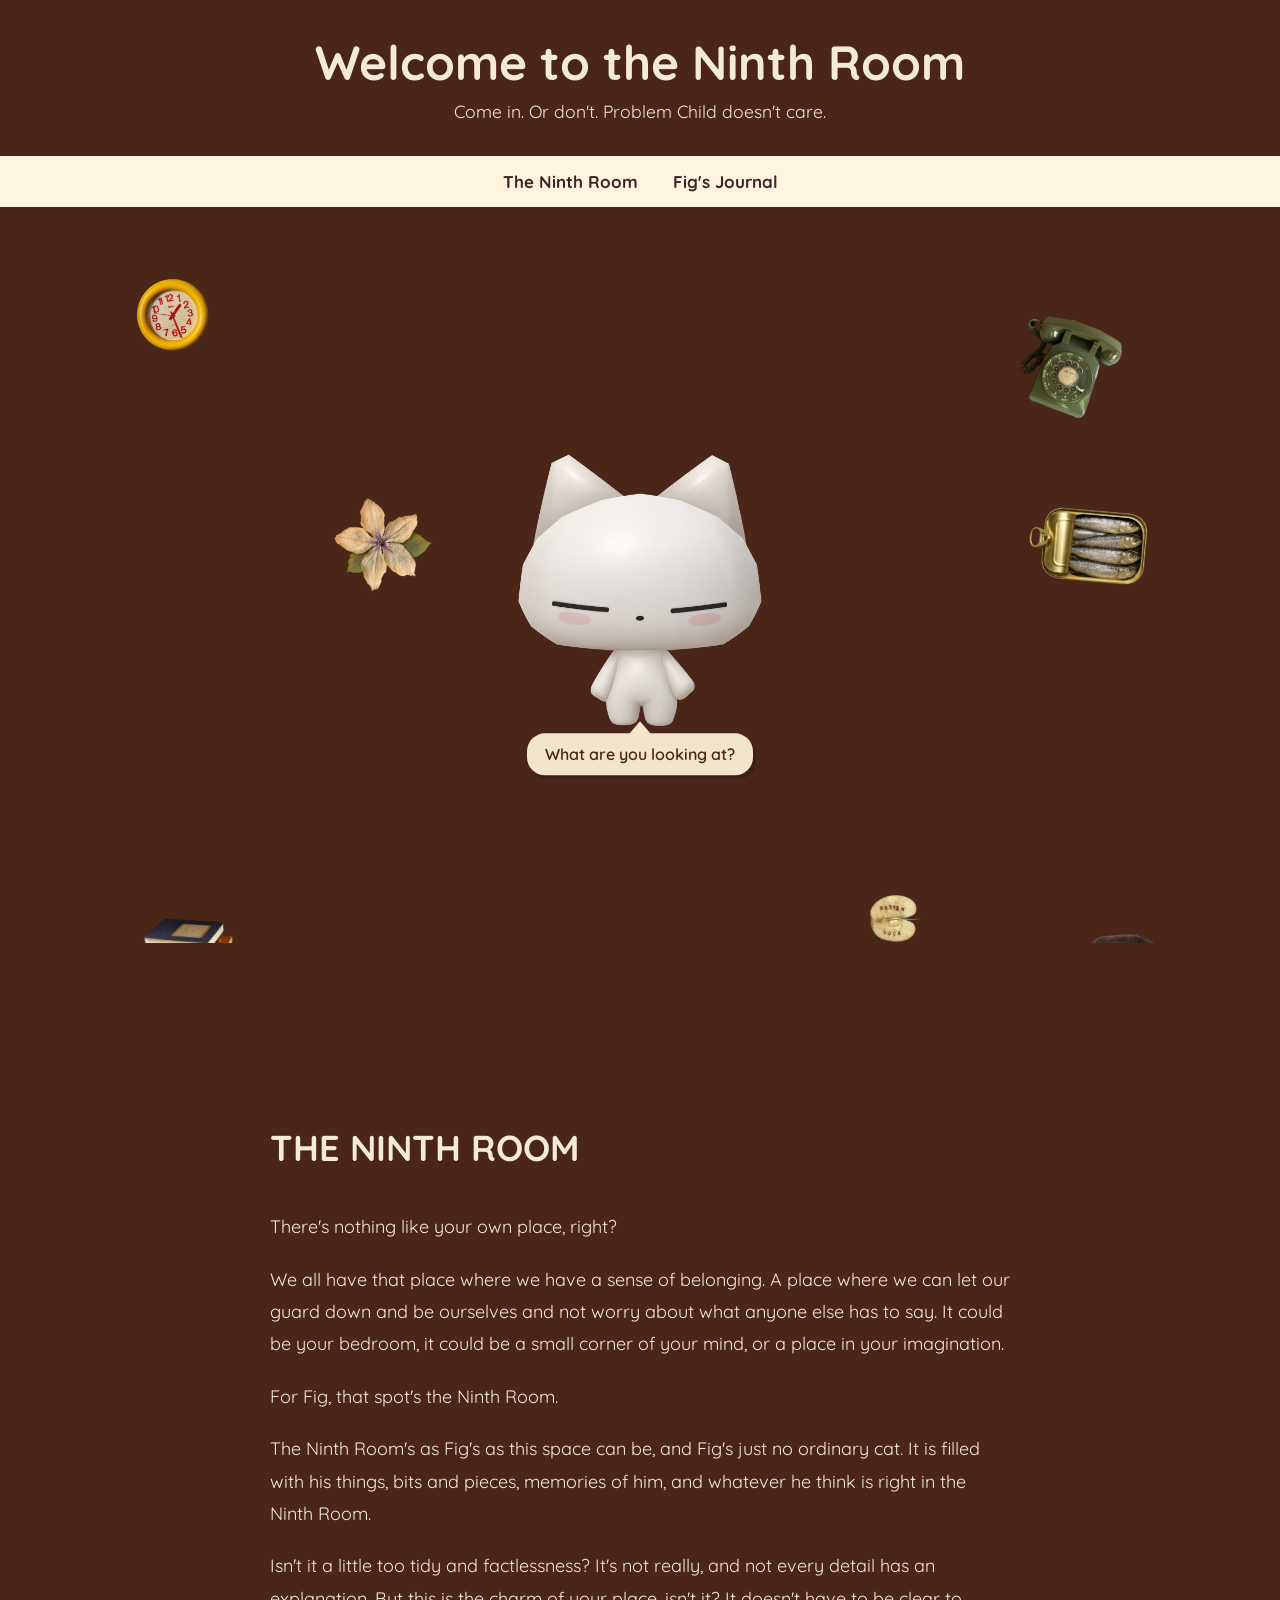
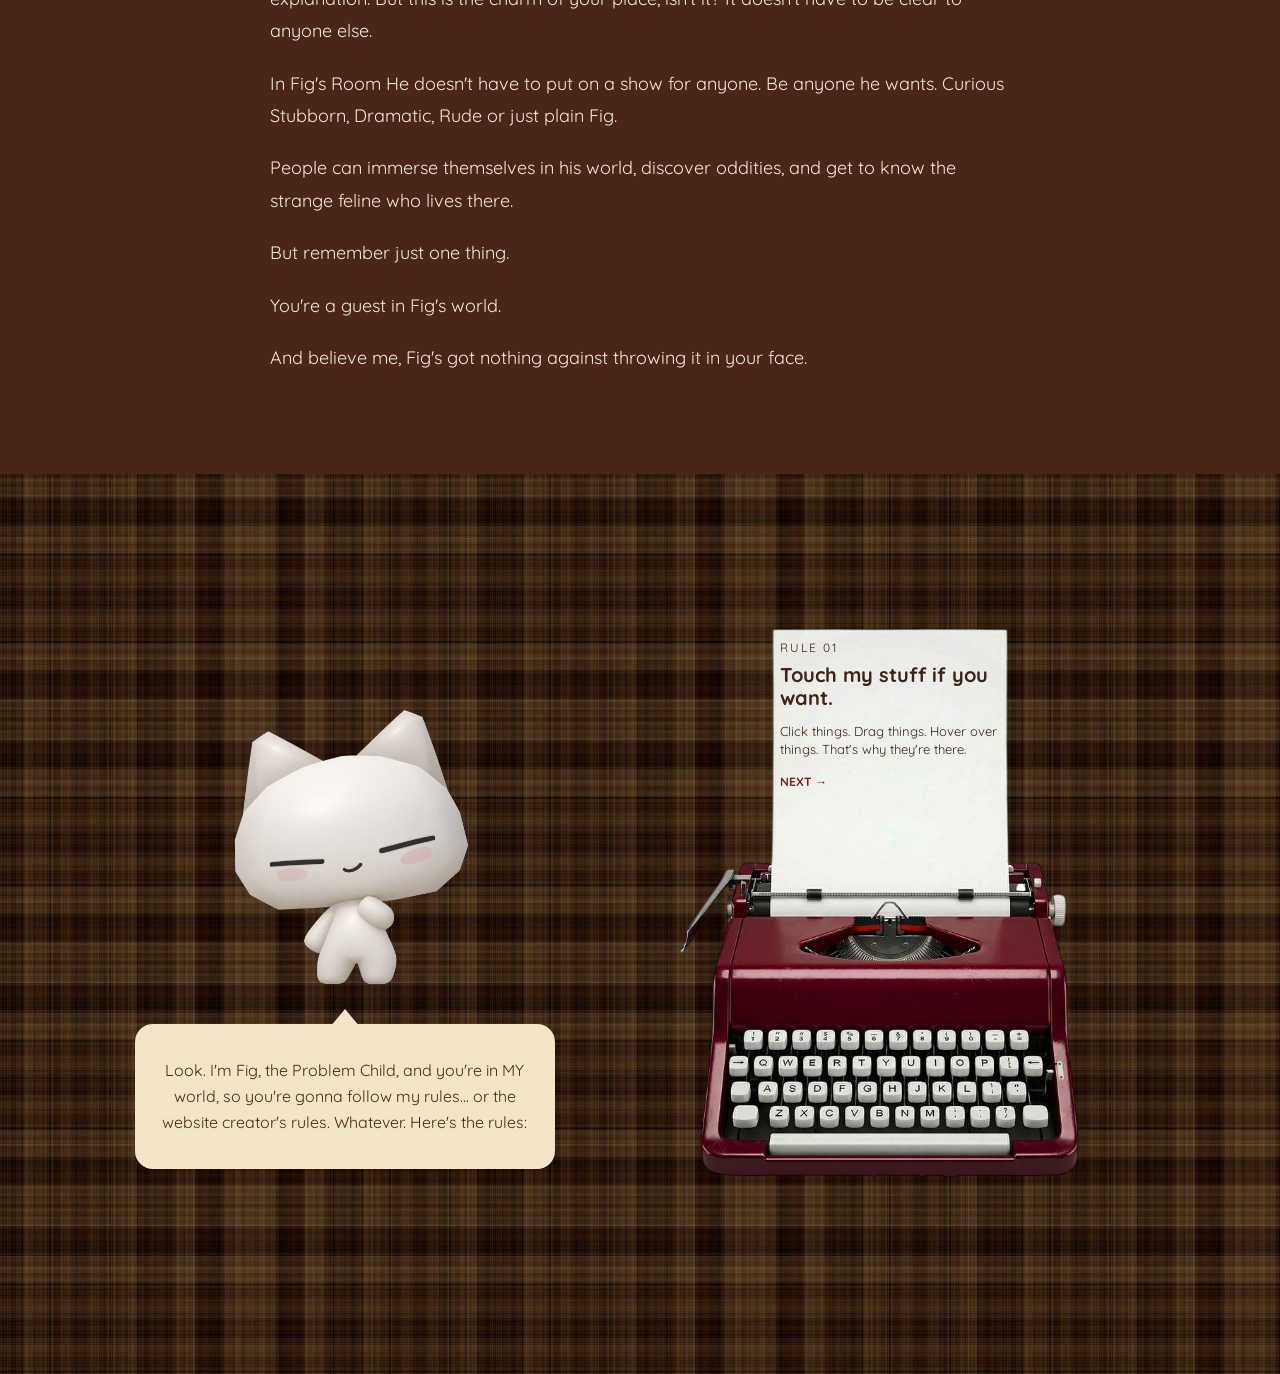
==== commit 897bbd76: "misspelling" ====
--- a/index.html
+++ b/index.html
@@ -7,7 +7,7 @@
 
     <title>The Ninth Room</title>
 
-    <link rel="stylesheet" href="styles.css">
+    <link rel="stylesheet" href="style.css">
 </head>
 
 <body>
--- a/style.css
+++ b/style.css
@@ -0,0 +1,915 @@
+@import url('https://fonts.googleapis.com/css2?family=Quicksand:wght@400;500;600;700&display=swap');
+
+* {
+    box-sizing: border-box;
+}
+
+body {
+    margin: 0;
+    background-color: #4a2619;
+    color: #f4ead8;
+    font-family: "Quicksand", sans-serif;
+}
+
+
+/* HEADER */
+
+header {
+    text-align: center;
+    padding: 2rem 1rem 1rem;
+}
+
+header h1 {
+    margin: 0;
+    font-size: 3rem;
+    font-weight: 700;
+}
+
+header p {
+    margin-top: 0.5rem;
+    font-size: 1.1rem;
+}
+
+
+/* ROOM */
+
+.room {
+    width: 92%;
+    max-width: 1200px;
+    min-height: 720px;
+
+    margin: 1rem auto 4rem;
+
+    position: relative;
+
+    background-color: #4a2619;
+
+    overflow: hidden;
+}
+
+
+/* ALL OBJECTS */
+
+.room-object {
+    position: absolute;
+    object-fit: contain;
+}
+
+
+/* CLOCK */
+
+.clock {
+    width: 150px;
+    top: 40px;
+    left: 5%;
+    transform: rotate(-8deg);
+}
+
+
+/* PHONE */
+
+.phone {
+    width: 145px;
+    top: 70px;
+    right: 7%;
+    transform: rotate(7deg);
+}
+
+
+/* BOOKS */
+
+.books {
+    width: 180px;
+    bottom: 55px;
+    left: 5%;
+    transform: rotate(-3deg);
+}
+
+
+/* FLOWER */
+
+.flower {
+    width: 130px;
+    top: 260px;
+    left: 22%;
+    transform: rotate(-12deg);
+}
+
+
+/* APPLE */
+
+.apple {
+    width: 115px;
+    bottom: 80px;
+    right: 23%;
+    transform: rotate(9deg);
+}
+
+
+/* FISH */
+
+.fish {
+    width: 175px;
+    top: 275px;
+    right: 5%;
+    transform: rotate(5deg);
+}
+
+
+/* HAT */
+
+.hat {
+    width: 160px;
+    bottom: 40px;
+    right: 4%;
+    transform: rotate(-7deg);
+}
+
+
+/* ---------------- */
+/*   PROBLEM CHILD  */
+/* ---------------- */
+
+.problem-child {
+    position: absolute;
+
+    left: 50%;
+    top: 52%;
+
+    transform: translate(-50%, -50%);
+
+    width: 330px;
+
+    text-align: center;
+
+    z-index: 10;
+}
+
+
+/* CAT */
+
+#problem-child {
+    display: block;
+
+    width: 100%;
+    max-height: 390px;
+
+    object-fit: contain;
+
+    cursor: pointer;
+
+    transition:
+        transform 0.2s ease,
+        filter 0.2s ease;
+}
+
+
+#problem-child:hover {
+    transform: scale(1.03);
+    filter: drop-shadow(0 8px 8px rgba(0, 0, 0, 0.25));
+}
+
+
+#problem-child:active {
+    transform: scale(0.98);
+}
+
+
+/* CAT SPEECH */
+
+.cat-message {
+    width: fit-content;
+    max-width: 270px;
+
+    margin: -15px auto 0;
+
+    padding: 0.7rem 1.1rem;
+
+    background-color: #f1e5cb;
+    color: #4a2619;
+
+    border-radius: 18px;
+
+    position: relative;
+
+    font-weight: 600;
+
+    box-shadow: 3px 4px 0 rgba(0, 0, 0, 0.15);
+}
+
+
+.cat-message p {
+    margin: 0;
+}
+
+
+/* little speech bubble point */
+
+.cat-message::before {
+    content: "";
+
+    position: absolute;
+
+    top: -12px;
+    left: 50%;
+
+    transform: translateX(-50%);
+
+    border-left: 12px solid transparent;
+    border-right: 12px solid transparent;
+    border-bottom: 14px solid #f1e5cb;
+}
+
+
+/* RESPONSIVE */
+
+@media (max-width: 800px) {
+
+    header h1 {
+        font-size: 2.3rem;
+    }
+
+    .room {
+        min-height: 800px;
+    }
+
+    .problem-child {
+        width: 260px;
+    }
+
+    .room-object {
+        transform: scale(0.85);
+    }
+
+}
+
+.room-object {
+    cursor: grab;
+    user-select: none;
+}
+
+.room-object:active {
+    cursor: grabbing;
+}
+
+/* -------------------------------- */
+/* INTERACTIVE OBJECTS              */
+/* -------------------------------- */
+
+.object-wrapper {
+    position: absolute;
+    cursor: grab;
+    user-select: none;
+}
+
+.object-wrapper:active {
+    cursor: grabbing;
+}
+
+
+/* keep the image inside its wrapper */
+
+.object-wrapper .room-object {
+    width: 100%;
+    display: block;
+}
+
+
+/* -------------------------------- */
+/* HOVER INFORMATION                */
+/* -------------------------------- */
+
+.object-info {
+    position: absolute;
+
+    left: 50%;
+    bottom: 105%;
+
+    transform: translateX(-50%);
+
+    width: 150px;
+
+    padding: 8px 10px;
+
+    background-color: #f4e5c8;
+    color: #4a281b;
+
+    font-family: "Quicksand", sans-serif;
+    font-size: 13px;
+    line-height: 1.3;
+
+    text-align: center;
+
+    border-radius: 10px;
+
+    opacity: 0;
+    visibility: hidden;
+
+    transition: opacity 0.2s;
+
+    pointer-events: none;
+
+    z-index: 30;
+}
+
+
+.object-wrapper:hover .object-info {
+    opacity: 1;
+    visibility: visible;
+}
+
+
+/* -------------------------------- */
+/* OBJECT SIZES                     */
+/* -------------------------------- */
+
+.clock {
+    width: 110px;
+}
+
+.phone {
+    width: 145px;
+}
+
+.books {
+    width: 145px;
+}
+
+.flower {
+    width: 120px;
+}
+
+.apple {
+    width: 110px;
+}
+
+.fish {
+    width: 145px;
+}
+
+.hat {
+    width: 145px;
+}
+
+.fig-rules {
+    min-height: 100vh;
+
+    background-color: #4b281a;
+    background-image: url("images/plaid.jpg");
+
+    /* THIS controls how big the plaid pattern appears */
+    background-size: 500px auto;
+
+    background-repeat: repeat;
+    background-position: top left;
+
+    display: flex;
+    align-items: center;
+    justify-content: center;
+
+    gap: 70px;
+    padding: 80px 8%;
+    box-sizing: border-box;
+}
+
+
+/* FIG SIDE */
+
+.rules-intro {
+    width: 40%;
+    max-width: 500px;
+
+    display: flex;
+    flex-direction: column;
+    align-items: center;
+}
+
+
+.rules-fig img {
+    width: 330px;
+    max-width: 100%;
+    display: block;
+}
+
+
+/* FIG SPEECH */
+
+.rules-speech {
+    background-color: #f4e5c8;
+    color: #4a281b;
+
+    font-family: "Quicksand", sans-serif;
+
+    max-width: 420px;
+
+    padding: 18px 22px;
+    margin-top: 15px;
+
+    border-radius: 18px;
+
+    line-height: 1.6;
+    text-align: center;
+
+    position: relative;
+}
+
+
+.rules-speech::before {
+    content: "";
+
+    position: absolute;
+
+    top: -15px;
+    left: 50%;
+
+    transform: translateX(-50%);
+
+    border-left: 15px solid transparent;
+    border-right: 15px solid transparent;
+    border-bottom: 18px solid #f4e5c8;
+}
+
+
+/* ================================= */
+/* TYPEWRITER                        */
+/* ================================= */
+
+.typewriter-area {
+    width: 520px;
+    max-width: 50%;
+
+    position: relative;
+}
+
+
+.typewriter {
+    width: 100%;
+    display: block;
+}
+
+
+/* TEXT SITTING ON THE PAPER */
+
+.typewriter-paper {
+    position: absolute;
+
+    top: 7%;
+    left: 26%;
+
+    width: 48%;
+    height: 35%;
+
+    color: #3d241b;
+
+    font-family: "Quicksand", sans-serif;
+
+    text-align: left;
+
+    box-sizing: border-box;
+
+    padding: 15px;
+
+    overflow: hidden;
+}
+
+
+.rule-number {
+    font-size: 12px;
+    letter-spacing: 2px;
+
+    margin: 0 0 8px;
+}
+
+
+.typewriter-paper h2 {
+    font-size: 20px;
+    line-height: 1.15;
+
+    margin: 0 0 10px;
+}
+
+
+#rule-description {
+    font-size: 13px;
+    line-height: 1.4;
+
+    margin-bottom: 12px;
+}
+
+
+/* NEXT BUTTON */
+
+#next-rule {
+    background: none;
+    border: none;
+
+    padding: 0;
+
+    color: #7c1f2b;
+
+    font-family: "Quicksand", sans-serif;
+    font-weight: bold;
+    font-size: 12px;
+
+    cursor: pointer;
+}
+
+
+#next-rule:hover {
+    text-decoration: underline;
+}
+
+
+/* ================================= */
+/* SMALLER SCREENS                   */
+/* ================================= */
+
+@media (max-width: 800px) {
+
+    
+    .rules-intro {
+        width: 100%;
+    }
+
+
+    .rules-fig img {
+        width: 230px;
+    }
+
+
+    .typewriter-area {
+        width: 450px;
+        max-width: 100%;
+    }
+
+}
+
+
+/* ================================= */
+/* FIG'S JOURNAL                     */
+/* ================================= */
+
+.journal-page {
+    margin: 0;
+    background-image: url("images/plaid.jpg");
+    background-size: 500px auto;
+    background-repeat: repeat;
+    color: #4a281b;
+}
+
+.journal-nav {
+    height: 55px;
+    padding: 0 4%;
+
+    display: flex;
+    align-items: center;
+    justify-content: space-between;
+
+    background-color: #542b1d;
+    color: #f4e5c8;
+
+    font-weight: 700;
+}
+
+.journal-nav a {
+    color: #f4e5c8;
+    text-decoration: none;
+}
+
+.journal-nav a:hover {
+    text-decoration: underline;
+}
+
+
+/* WHOLE AREA */
+
+.journal-room {
+    width: 100%;
+    min-height: calc(100vh - 55px);
+
+    position: relative;
+
+    display: flex;
+    align-items: center;
+    justify-content: center;
+
+    gap: 40px;
+
+    padding: 50px 4%;
+}
+
+
+/* ================================= */
+/* FIG                               */
+/* ================================= */
+
+.journal-fig {
+    width: 280px;
+    flex-shrink: 0;
+
+    text-align: center;
+
+    position: relative;
+    z-index: 5;
+}
+
+#journal-cat {
+    width: 250px;
+    max-height: 300px;
+
+    display: block;
+    object-fit: contain;
+
+    margin: 0 auto;
+}
+
+.journal-cat-message {
+    width: 280px;
+
+    margin: 20px auto 0;
+    padding: 14px 18px;
+
+    background-color: #f4e5c8;
+
+    border-radius: 18px;
+
+    position: relative;
+
+    font-weight: 600;
+
+    box-shadow: 3px 4px 0 rgba(0, 0, 0, 0.15);
+}
+
+.journal-cat-message::before {
+    content: "";
+
+    position: absolute;
+
+    top: -14px;
+    left: 50%;
+
+    transform: translateX(-50%);
+
+    border-left: 14px solid transparent;
+    border-right: 14px solid transparent;
+    border-bottom: 16px solid #f4e5c8;
+}
+
+.journal-cat-message p {
+    margin: 0;
+}
+
+
+/* ================================= */
+/* OPEN JOURNAL                      */
+/* ================================= */
+
+.open-journal {
+    width: 800px;
+    max-width: 60vw;
+
+    position: relative;
+
+    flex-shrink: 0;
+
+    z-index: 2;
+}
+
+.journal-pages {
+    width: 100%;
+    height: auto;
+
+    display: block;
+
+    object-fit: contain;
+}
+
+
+/* ================================= */
+/* JOURNAL TEXT                      */
+/* ================================= */
+
+.journal-left-page {
+    position: absolute;
+
+    top: 20%;
+    left: 12%;
+
+    width: 34%;
+    height: 58%;
+
+    color: #4a281b;
+
+    overflow: hidden;
+}
+
+.journal-entry-number {
+    margin: 0 0 8px;
+
+    font-size: 12px;
+    font-weight: 700;
+
+    letter-spacing: 2px;
+}
+
+.journal-left-page h1 {
+    margin: 0 0 16px;
+
+    font-size: 24px;
+    line-height: 1.15;
+}
+
+#entry-text {
+    font-size: 15px;
+    line-height: 1.45;
+}
+
+#entry-text p {
+    margin: 0 0 15px;
+}
+
+
+/* ================================= */
+/* JOURNAL CONTROLS                  */
+/* ================================= */
+
+.journal-controls {
+    position: absolute;
+
+    left: 12%;
+    bottom: 17%;
+
+    width: 76%;
+
+    display: flex;
+    justify-content: space-between;
+
+    z-index: 10;
+}
+
+.journal-controls button {
+    border: 0;
+    background: none;
+
+    padding: 5px;
+
+    color: #7c1f2b;
+
+    font-family: "Quicksand", sans-serif;
+    font-size: 12px;
+    font-weight: 700;
+
+    cursor: pointer;
+}
+
+.journal-controls button:hover {
+    text-decoration: underline;
+}
+
+
+/* ================================= */
+/* FIG'S STUFF                       */
+/* ================================= */
+
+.journal-object {
+    position: absolute;
+
+    object-fit: contain;
+
+    z-index: 6;
+
+    pointer-events: none;
+}
+
+.journal-pen {
+    width: 95px;
+
+    top: 8%;
+    left: 35%;
+
+    transform: rotate(12deg);
+}
+
+.journal-crosswords {
+    width: 165px;
+
+    bottom: 6%;
+    left: 31%;
+
+    transform: rotate(-9deg);
+}
+
+.journal-coffee {
+    width: 180px;
+
+    right: 3%;
+    bottom: 5%;
+
+    transform: rotate(4deg);
+}
+
+
+/* ================================= */
+/* SMALL SCREENS                     */
+/* ================================= */
+
+@media (max-width: 900px) {
+
+    .journal-room {
+        flex-direction: column;
+
+        min-height: auto;
+
+        padding: 50px 20px;
+    }
+
+    .journal-fig {
+        width: 260px;
+    }
+
+    .open-journal {
+        width: 700px;
+        max-width: 95vw;
+    }
+
+    .journal-object {
+        display: none;
+    }
+}
+
+/* ================================= */
+/* JOURNAL INTERACTION FIX           */
+/* ================================= */
+
+.journal-object {
+    pointer-events: auto;
+    cursor: pointer;
+
+    transition:
+        filter 0.2s ease;
+}
+
+.journal-object:hover {
+    filter: drop-shadow(
+        0 7px 6px rgba(0, 0, 0, 0.35)
+    );
+}
+
+.journal-object:active {
+    filter: drop-shadow(
+        0 3px 3px rgba(0, 0, 0, 0.3)
+    );
+}
+
+/* THE NINTH ROOM INTRODUCTION */
+
+.room-introduction {
+    max-width: 800px;
+    margin: 0 auto;
+    padding: 80px 30px;
+    text-align: left;
+    line-height: 1.8;
+}
+
+.room-introduction h2 {
+    font-size: 36px;
+    margin-bottom: 30px;
+}
+
+.room-introduction p {
+    font-size: 18px;
+    margin-bottom: 20px;
+}
+
+/* NINTH ROOM NAVIGATION */
+
+nav {
+    background-color: #fff5df;
+    padding: 15px 25px;
+    text-align: center;
+}
+
+nav ul {
+    list-style: none;
+    margin: 0;
+    padding: 0;
+    display: flex;
+    justify-content: center;
+    gap: 35px;
+}
+
+nav a {
+    color: #3b2525;
+    font-size: 17px;
+    font-weight: bold;
+    text-decoration: none;
+}
+
+nav a:hover {
+    text-decoration: underline;
+}
+
+nav a:focus-visible {
+    outline: 2px solid #3b2525;
+    outline-offset: 4px;
+}
